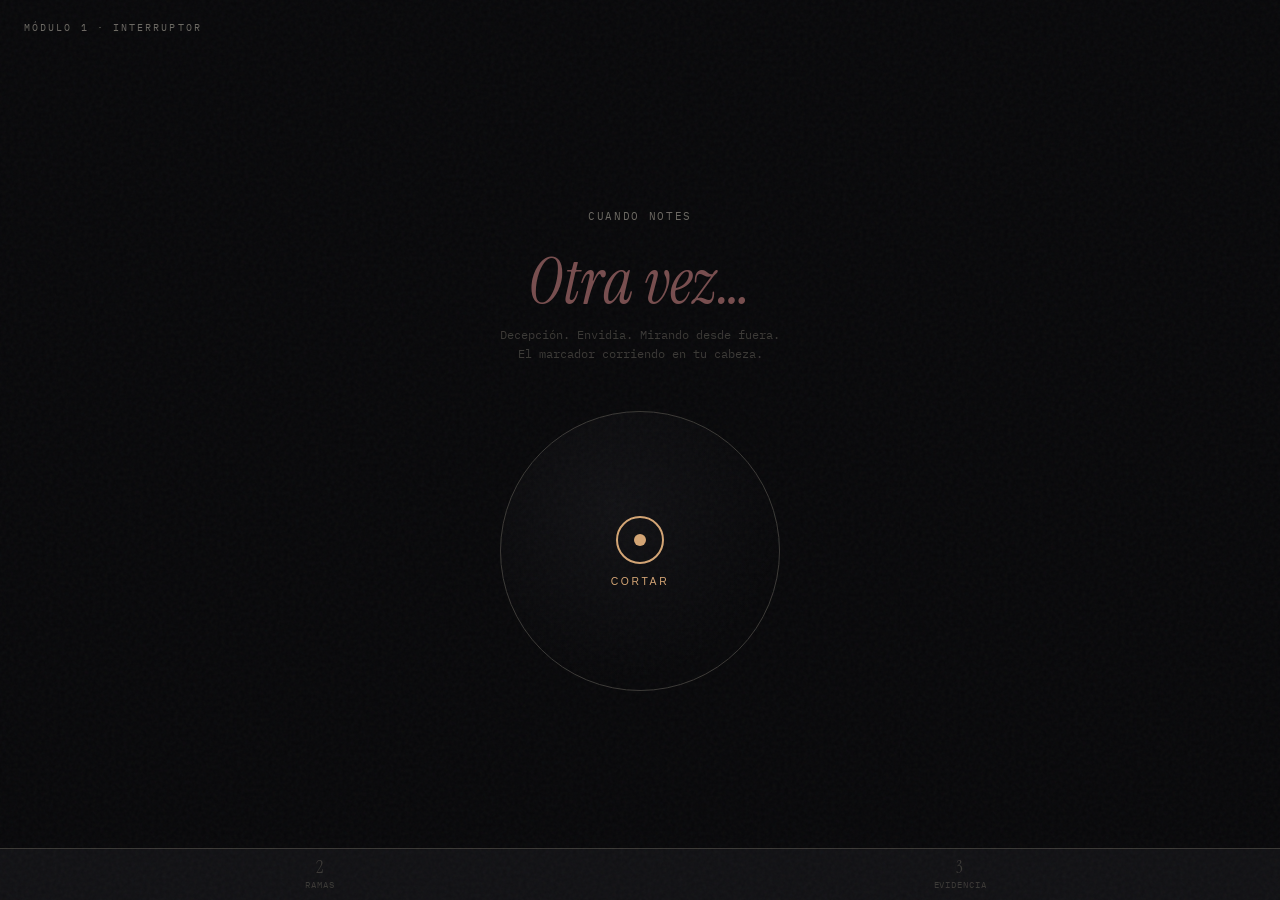
==== index.html @ 007b0de7 "Add Sistema Flujo personal modules for presence practice. Three interactive HTML modules: tactical i" ====
<!DOCTYPE html>
<html lang="es">
<head>
  <meta charset="UTF-8">
  <meta name="viewport" content="width=device-width, initial-scale=1.0, viewport-fit=cover, user-scalable=no">
  <meta name="apple-mobile-web-app-capable" content="yes">
  <meta name="theme-color" content="#08080a">
  <link rel="manifest" href="manifest.json">
  <title>Sistema Flujo · Módulo 1</title>
  <link rel="preconnect" href="https://fonts.googleapis.com">
  <link rel="preconnect" href="https://fonts.gstatic.com" crossorigin>
  <link href="https://fonts.googleapis.com/css2?family=IBM+Plex+Mono:wght@400;500&family=Instrument+Serif:ital@0;1&display=swap" rel="stylesheet">
  <style>
    :root {
      --bg: #08080a;
      --surface: #111114;
      --text: #e8e6e3;
      --muted: #6b6862;
      --dim: #3a3835;
      --accent: #d4a574;
      --accent-glow: rgba(212, 165, 116, 0.15);
      --old-belief: #8b5a5a;
      --cut: #c9c5be;
      --nav-h: 3.25rem;
    }

    * {
      box-sizing: border-box;
      margin: 0;
      padding: 0;
      -webkit-tap-highlight-color: transparent;
    }

    html, body {
      height: 100%;
      overflow: hidden;
    }

    body {
      font-family: 'IBM Plex Mono', monospace;
      background: var(--bg);
      color: var(--text);
      touch-action: manipulation;
    }

    .app {
      height: 100%;
      display: flex;
      flex-direction: column;
      position: relative;
      overflow: hidden;
    }

    .grain {
      position: fixed;
      inset: 0;
      pointer-events: none;
      opacity: 0.04;
      background-image: url("data:image/svg+xml,%3Csvg viewBox='0 0 256 256' xmlns='http://www.w3.org/2000/svg'%3E%3Cfilter id='n'%3E%3CfeTurbulence type='fractalNoise' baseFrequency='0.9' numOctaves='4' stitchTiles='stitch'/%3E%3C/filter%3E%3Crect width='100%25' height='100%25' filter='url(%23n)'/%3E%3C/svg%3E");
      z-index: 100;
    }

    .module-tag {
      position: absolute;
      top: max(1.25rem, env(safe-area-inset-top));
      left: 1.5rem;
      font-size: 0.65rem;
      letter-spacing: 0.2em;
      text-transform: uppercase;
      color: var(--muted);
      z-index: 10;
    }

    .bottom-nav {
      position: fixed;
      bottom: 0;
      left: 0;
      right: 0;
      height: calc(var(--nav-h) + env(safe-area-inset-bottom));
      padding-bottom: env(safe-area-inset-bottom);
      background: var(--surface);
      border-top: 1px solid var(--dim);
      display: flex;
      z-index: 30;
    }

    .nav-item {
      flex: 1;
      display: flex;
      flex-direction: column;
      align-items: center;
      justify-content: center;
      gap: 0.2rem;
      text-decoration: none;
      color: var(--dim);
      font-size: 0.55rem;
      letter-spacing: 0.1em;
      text-transform: uppercase;
      transition: color 0.2s;
    }

    .nav-item .nav-num {
      font-family: 'Instrument Serif', serif;
      font-size: 1.1rem;
      line-height: 1;
    }

    .nav-item.active { color: var(--accent); }
    .nav-item:hover { color: var(--muted); }

    /* ── IDLE STATE ── */
    .idle {
      flex: 1;
      display: flex;
      flex-direction: column;
      align-items: center;
      justify-content: center;
      padding: 2rem 1.5rem;
      transition: opacity 0.5s ease, transform 0.5s ease;
    }

    .idle.hidden {
      opacity: 0;
      pointer-events: none;
      transform: scale(0.96);
    }

    .trigger-label {
      font-size: 0.7rem;
      letter-spacing: 0.15em;
      text-transform: uppercase;
      color: var(--muted);
      margin-bottom: 1.5rem;
    }

    .trigger-word {
      font-family: 'Instrument Serif', serif;
      font-size: clamp(2.5rem, 10vw, 4rem);
      font-style: italic;
      color: var(--old-belief);
      line-height: 1.1;
      margin-bottom: 0.5rem;
      opacity: 0.85;
    }

    .trigger-sub {
      font-size: 0.75rem;
      color: var(--dim);
      margin-bottom: 3rem;
      text-align: center;
      max-width: 280px;
      line-height: 1.6;
    }

    .interruptor-btn {
      width: min(280px, 80vw);
      aspect-ratio: 1;
      border-radius: 50%;
      border: 1px solid var(--dim);
      background: radial-gradient(circle at 40% 35%, var(--surface) 0%, var(--bg) 70%);
      cursor: pointer;
      display: flex;
      flex-direction: column;
      align-items: center;
      justify-content: center;
      gap: 0.75rem;
      transition: border-color 0.3s, box-shadow 0.3s, transform 0.15s;
      position: relative;
    }

    .interruptor-btn::before {
      content: '';
      position: absolute;
      inset: -1px;
      border-radius: 50%;
      border: 1px solid transparent;
      transition: border-color 0.3s;
    }

    .interruptor-btn:active {
      transform: scale(0.97);
    }

    .interruptor-btn:hover,
    .interruptor-btn:focus-visible {
      border-color: var(--accent);
      box-shadow: 0 0 60px var(--accent-glow);
      outline: none;
    }

    .btn-ring {
      width: 48px;
      height: 48px;
      border: 2px solid var(--accent);
      border-radius: 50%;
      position: relative;
    }

    .btn-ring::after {
      content: '';
      position: absolute;
      top: 50%;
      left: 50%;
      width: 12px;
      height: 12px;
      background: var(--accent);
      border-radius: 50%;
      transform: translate(-50%, -50%);
    }

    .btn-text {
      font-size: 0.65rem;
      letter-spacing: 0.25em;
      text-transform: uppercase;
      color: var(--accent);
    }

    /* ── ACTIVE STATE ── */
    .active {
      position: absolute;
      inset: 0;
      display: flex;
      flex-direction: column;
      align-items: center;
      justify-content: center;
      padding: 2rem 1.5rem;
      opacity: 0;
      pointer-events: none;
      transition: opacity 0.6s ease 0.1s;
    }

    .active.visible {
      opacity: 1;
      pointer-events: auto;
    }

    .scoreboard {
      display: flex;
      align-items: flex-end;
      justify-content: center;
      gap: 2rem;
      margin-bottom: 2.5rem;
      position: relative;
    }

    .score-col {
      display: flex;
      flex-direction: column;
      align-items: center;
      gap: 0.5rem;
      transition: opacity 0.8s ease, transform 0.8s ease, filter 0.8s ease;
    }

    .score-col.them {
      transition-delay: 0.05s;
    }

    .score-col.you {
      transition-delay: 0.1s;
    }

    .scoreboard.cut .score-col {
      opacity: 0;
      transform: translateY(12px);
      filter: blur(4px);
    }

    .score-bar {
      width: 3px;
      background: var(--dim);
      border-radius: 2px;
      transition: height 0.6s ease, background 0.6s ease;
    }

    .score-col.them .score-bar { height: 72px; }
    .score-col.you .score-bar { height: 28px; }

    .score-label {
      font-size: 0.6rem;
      letter-spacing: 0.1em;
      color: var(--muted);
      text-transform: uppercase;
    }

    .cut-line {
      position: absolute;
      top: 50%;
      left: 10%;
      right: 10%;
      height: 1px;
      background: var(--cut);
      transform: scaleX(0);
      transition: transform 0.5s ease 0.3s;
    }

    .scoreboard.cut .cut-line {
      transform: scaleX(1);
    }

    .old-belief {
      font-size: 0.7rem;
      color: var(--old-belief);
      text-decoration: line-through;
      text-decoration-color: var(--old-belief);
      opacity: 0;
      margin-bottom: 1.5rem;
      text-align: center;
      max-width: 320px;
      line-height: 1.6;
      transition: opacity 0.5s ease 0.5s;
    }

    .active.visible .old-belief.show {
      opacity: 0.6;
    }

    .vital-objective {
      font-family: 'Instrument Serif', serif;
      font-size: clamp(1.6rem, 6vw, 2.4rem);
      line-height: 1.35;
      text-align: center;
      max-width: 360px;
      color: var(--text);
      opacity: 0;
      transform: translateY(16px);
      transition: opacity 0.7s ease 0.7s, transform 0.7s ease 0.7s;
    }

    .active.visible .vital-objective.show {
      opacity: 1;
      transform: translateY(0);
    }

    .vital-objective em {
      font-style: italic;
      color: var(--accent);
    }

    .anchor-note {
      position: absolute;
      bottom: calc(var(--nav-h) + 1.5rem + env(safe-area-inset-bottom));
      font-size: 0.6rem;
      letter-spacing: 0.12em;
      text-transform: uppercase;
      color: var(--dim);
      opacity: 0;
      transition: opacity 0.5s ease 1.2s;
    }

    .active.visible .anchor-note.show {
      opacity: 1;
    }

    .dismiss-hint {
      position: absolute;
      bottom: calc(var(--nav-h) + 0.5rem + env(safe-area-inset-bottom));
      font-size: 0.55rem;
      color: var(--dim);
      opacity: 0;
      transition: opacity 0.4s ease 1.5s;
    }

    .active.visible .dismiss-hint.show {
      opacity: 0.5;
    }

    @media (prefers-reduced-motion: reduce) {
      *, *::before, *::after {
        transition-duration: 0.01ms !important;
      }
    }
  </style>
</head>
<body>
  <div class="app" id="app">
    <div class="grain" aria-hidden="true"></div>
    <div class="module-tag">Módulo 1 · Interruptor</div>

    <section class="idle" id="idle" aria-label="Estado de espera">
      <p class="trigger-label">Cuando notes</p>
      <p class="trigger-word">Otra vez…</p>
      <p class="trigger-sub">Decepción. Envidia. Mirando desde fuera.<br>El marcador corriendo en tu cabeza.</p>

      <button class="interruptor-btn" id="activate" aria-label="Activar interruptor táctico">
        <div class="btn-ring" aria-hidden="true"></div>
        <span class="btn-text">Cortar</span>
      </button>
    </section>

    <section class="active" id="active" aria-label="Interruptor activo" hidden>
      <div class="scoreboard" id="scoreboard" aria-hidden="true">
        <div class="score-col them">
          <div class="score-bar"></div>
          <span class="score-label">Él</span>
        </div>
        <div class="cut-line"></div>
        <div class="score-col you">
          <div class="score-bar"></div>
          <span class="score-label">Tú</span>
        </div>
      </div>

      <p class="old-belief" id="oldBelief">Si no destaco, no valgo.</p>

      <p class="vital-objective" id="objective">
        Mi valor no depende de <em>ganar la comparación</em>.
      </p>

      <p class="anchor-note" id="anchorNote">No entres. No huyas. Solo deja de medir.</p>
      <p class="dismiss-hint" id="dismissHint">Toca para volver</p>
    </section>
  </div>

  <nav class="bottom-nav" aria-label="Módulos">
    <a class="nav-item active" href="index.html"><span class="nav-num">1</span>Interruptor</a>
    <a class="nav-item" href="modulo-2.html"><span class="nav-num">2</span>Ramas</a>
    <a class="nav-item" href="modulo-3.html"><span class="nav-num">3</span>Evidencia</a>
  </nav>

  <script>
    const idle = document.getElementById('idle');
    const active = document.getElementById('active');
    const activate = document.getElementById('activate');
    const scoreboard = document.getElementById('scoreboard');
    const oldBelief = document.getElementById('oldBelief');
    const objective = document.getElementById('objective');
    const anchorNote = document.getElementById('anchorNote');
    const dismissHint = document.getElementById('dismissHint');

    let isActive = false;

    function activateInterruptor() {
      if (isActive) return;
      isActive = true;

      idle.classList.add('hidden');
      active.hidden = false;

      requestAnimationFrame(() => {
        active.classList.add('visible');

        setTimeout(() => scoreboard.classList.add('cut'), 200);
        setTimeout(() => oldBelief.classList.add('show'), 400);
        setTimeout(() => objective.classList.add('show'), 600);
        setTimeout(() => {
          anchorNote.classList.add('show');
          dismissHint.classList.add('show');
        }, 900);
      });
    }

    function reset() {
      if (!isActive) return;
      isActive = false;

      active.classList.remove('visible');
      scoreboard.classList.remove('cut');
      oldBelief.classList.remove('show');
      objective.classList.remove('show');
      anchorNote.classList.remove('show');
      dismissHint.classList.remove('show');

      setTimeout(() => {
        active.hidden = true;
        idle.classList.remove('hidden');
      }, 500);
    }

    activate.addEventListener('click', activateInterruptor);
    active.addEventListener('click', reset);

    document.addEventListener('keydown', (e) => {
      if (e.code === 'Space' || e.code === 'Enter') {
        e.preventDefault();
        isActive ? reset() : activateInterruptor();
      }
    });
  </script>
</body>
</html>
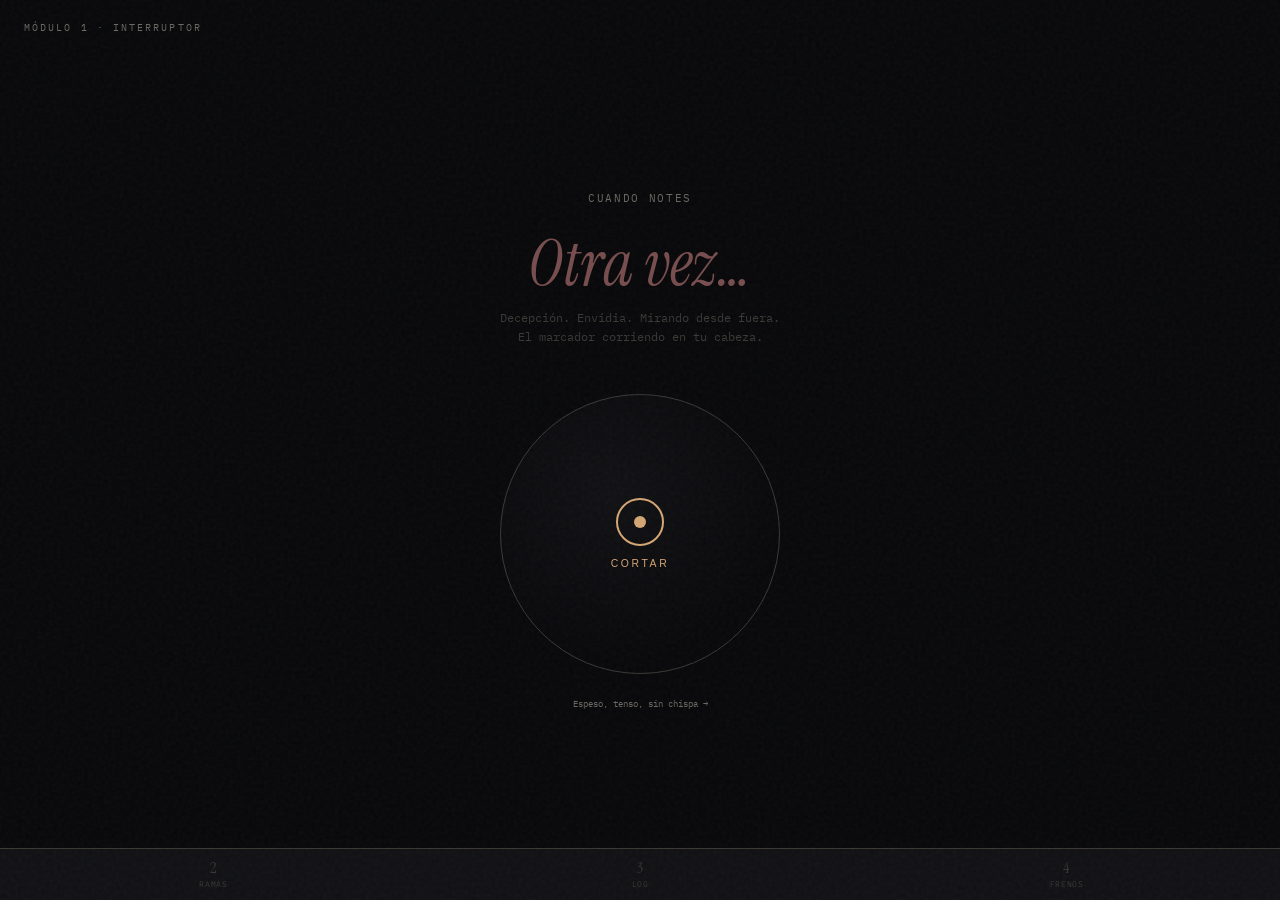
==== commit 38c1ea2a: "Add Module 4 for internal blockers and clarity interruptor mode. Identifies mental fog, tension, and" ====
--- a/index.html
+++ b/index.html
@@ -90,20 +90,48 @@
       flex-direction: column;
       align-items: center;
       justify-content: center;
-      gap: 0.2rem;
+      gap: 0.15rem;
       text-decoration: none;
       color: var(--dim);
-      font-size: 0.55rem;
-      letter-spacing: 0.1em;
+      font-size: 0.5rem;
+      letter-spacing: 0.08em;
       text-transform: uppercase;
       transition: color 0.2s;
     }
 
     .nav-item .nav-num {
       font-family: 'Instrument Serif', serif;
-      font-size: 1.1rem;
+      font-size: 1rem;
       line-height: 1;
     }
+
+    .scoreboard.hidden-mode {
+      display: none;
+    }
+
+    .vigilance-meter {
+      display: none;
+      width: min(200px, 70vw);
+      height: 6px;
+      background: var(--dim);
+      border-radius: 3px;
+      margin-bottom: 2.5rem;
+      overflow: hidden;
+    }
+
+    .vigilance-meter.show-mode { display: block; }
+
+    .vigilance-fill {
+      height: 100%;
+      background: var(--accent);
+      width: 0%;
+      border-radius: 3px;
+      transition: width 0.8s ease 0.2s;
+    }
+
+    .active.visible .vigilance-fill.cut { width: 0%; }
+
+    .active.visible .vigilance-fill.full { width: 92%; }
 
     .nav-item.active { color: var(--accent); }
     .nav-item:hover { color: var(--muted); }
@@ -378,13 +406,16 @@
 
     <section class="idle" id="idle" aria-label="Estado de espera">
       <p class="trigger-label">Cuando notes</p>
-      <p class="trigger-word">Otra vez…</p>
-      <p class="trigger-sub">Decepción. Envidia. Mirando desde fuera.<br>El marcador corriendo en tu cabeza.</p>
+      <p class="trigger-word" id="triggerWord">Otra vez…</p>
+      <p class="trigger-sub" id="triggerSub">Decepción. Envidia. Mirando desde fuera.<br>El marcador corriendo en tu cabeza.</p>
 
       <button class="interruptor-btn" id="activate" aria-label="Activar interruptor táctico">
         <div class="btn-ring" aria-hidden="true"></div>
-        <span class="btn-text">Cortar</span>
+        <span class="btn-text" id="btnText">Cortar</span>
       </button>
+      <p style="margin-top:1.5rem;font-size:0.55rem;color:var(--dim)">
+        <a href="modulo-4.html" style="color:var(--muted);text-decoration:none">Espeso, tenso, sin chispa →</a>
+      </p>
     </section>
 
     <section class="active" id="active" aria-label="Interruptor activo" hidden>
@@ -400,6 +431,10 @@
         </div>
       </div>
 
+      <div class="vigilance-meter" id="vigilanceMeter" aria-hidden="true">
+        <div class="vigilance-fill full" id="vigilanceFill"></div>
+      </div>
+
       <p class="old-belief" id="oldBelief">Si no destaco, no valgo.</p>
 
       <p class="vital-objective" id="objective">
@@ -412,20 +447,66 @@
   </div>
 
   <nav class="bottom-nav" aria-label="Módulos">
-    <a class="nav-item active" href="index.html"><span class="nav-num">1</span>Interruptor</a>
+    <a class="nav-item active" href="index.html"><span class="nav-num">1</span>Cortar</a>
     <a class="nav-item" href="modulo-2.html"><span class="nav-num">2</span>Ramas</a>
-    <a class="nav-item" href="modulo-3.html"><span class="nav-num">3</span>Evidencia</a>
+    <a class="nav-item" href="modulo-3.html"><span class="nav-num">3</span>Log</a>
+    <a class="nav-item" href="modulo-4.html"><span class="nav-num">4</span>Frenos</a>
   </nav>
 
   <script>
+    const MODES = {
+      comparacion: {
+        triggerWord: 'Otra vez…',
+        triggerSub: 'Decepción. Envidia. Mirando desde fuera.<br>El marcador corriendo en tu cabeza.',
+        btnText: 'Cortar',
+        oldBelief: 'Si no destaco, no valgo.',
+        objective: 'Mi valor no depende de <em>ganar la comparación</em>.',
+        anchor: 'No entres. No huyas. Solo deja de medir.',
+        useScoreboard: true
+      },
+      claridad: {
+        triggerWord: 'Demasiado ruido…',
+        triggerSub: 'Espeso. Tenso. Sin claridad.<br>La vigilancia corriendo sin objeto.',
+        btnText: 'Soltar',
+        oldBelief: 'Si no controlo, pierdo claridad.',
+        objective: 'Mi claridad no depende de <em>vigilar esto ahora</em>.',
+        anchor: 'No resuelvas. No analices. Suelta la vigilancia.',
+        useScoreboard: false
+      }
+    };
+
+    const params = new URLSearchParams(location.search);
+    const mode = params.get('modo') === 'claridad' ? 'claridad' : 'comparacion';
+    const config = MODES[mode];
+
     const idle = document.getElementById('idle');
     const active = document.getElementById('active');
     const activate = document.getElementById('activate');
     const scoreboard = document.getElementById('scoreboard');
+    const vigilanceMeter = document.getElementById('vigilanceMeter');
+    const vigilanceFill = document.getElementById('vigilanceFill');
     const oldBelief = document.getElementById('oldBelief');
     const objective = document.getElementById('objective');
     const anchorNote = document.getElementById('anchorNote');
     const dismissHint = document.getElementById('dismissHint');
+    const triggerWord = document.getElementById('triggerWord');
+    const triggerSub = document.getElementById('triggerSub');
+    const btnText = document.getElementById('btnText');
+
+    triggerWord.textContent = config.triggerWord;
+    triggerSub.innerHTML = config.triggerSub;
+    btnText.textContent = config.btnText;
+    oldBelief.textContent = config.oldBelief;
+    objective.innerHTML = config.objective;
+    anchorNote.textContent = config.anchor;
+
+    if (config.useScoreboard) {
+      scoreboard.classList.remove('hidden-mode');
+      vigilanceMeter.classList.remove('show-mode');
+    } else {
+      scoreboard.classList.add('hidden-mode');
+      vigilanceMeter.classList.add('show-mode');
+    }
 
     let isActive = false;
 
@@ -439,7 +520,16 @@
       requestAnimationFrame(() => {
         active.classList.add('visible');
 
-        setTimeout(() => scoreboard.classList.add('cut'), 200);
+        if (config.useScoreboard) {
+          setTimeout(() => scoreboard.classList.add('cut'), 200);
+        } else {
+          vigilanceFill.classList.remove('cut');
+          vigilanceFill.classList.add('full');
+          setTimeout(() => {
+            vigilanceFill.classList.remove('full');
+            vigilanceFill.classList.add('cut');
+          }, 200);
+        }
         setTimeout(() => oldBelief.classList.add('show'), 400);
         setTimeout(() => objective.classList.add('show'), 600);
         setTimeout(() => {
@@ -455,6 +545,8 @@
 
       active.classList.remove('visible');
       scoreboard.classList.remove('cut');
+      vigilanceFill.classList.remove('cut');
+      vigilanceFill.classList.add('full');
       oldBelief.classList.remove('show');
       objective.classList.remove('show');
       anchorNote.classList.remove('show');
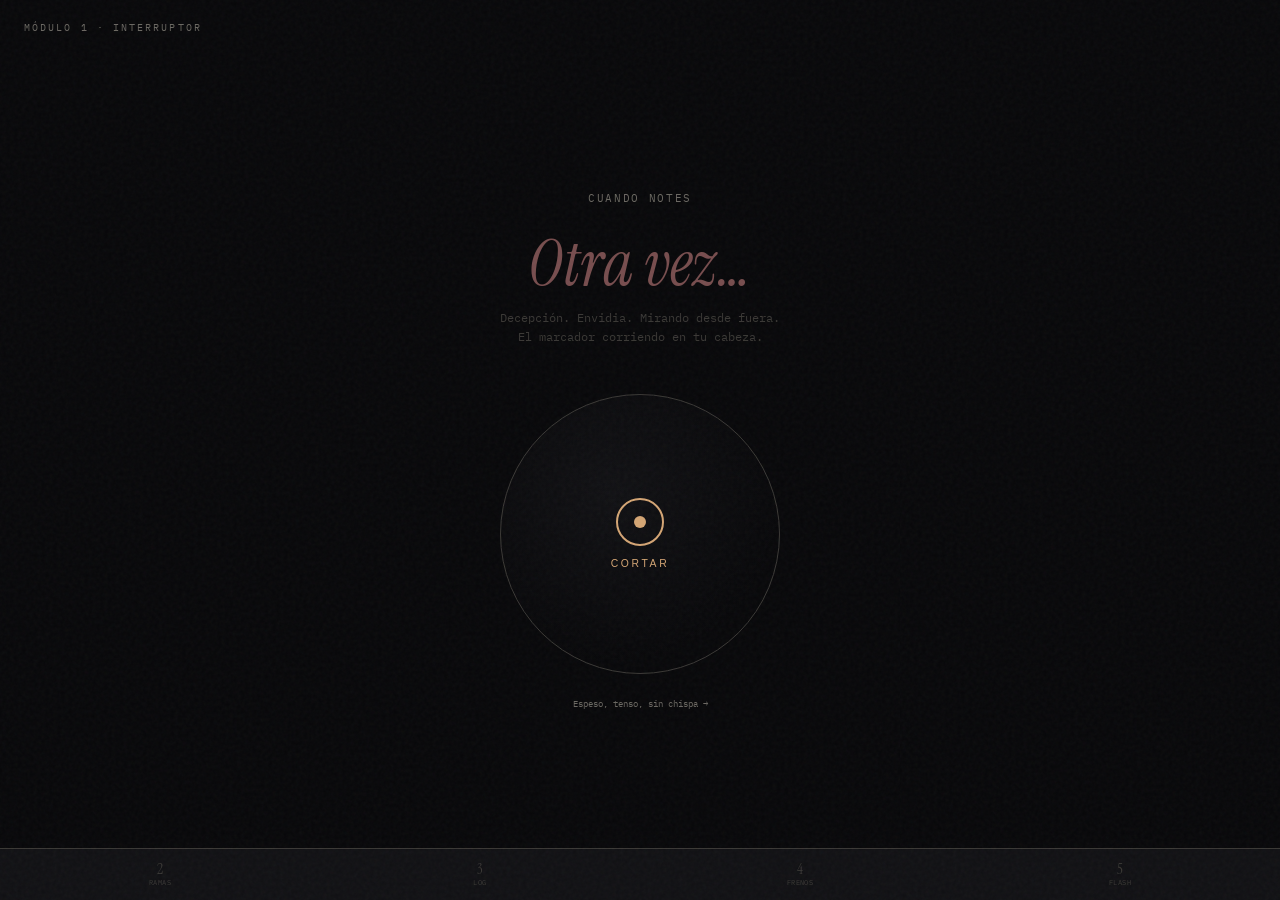
==== commit e49bcce1: "Add Module 5 flash interruptor for fear-of-losing moment Co-authored-by: Cursor <cursoragent@cursor." ====
--- a/index.html
+++ b/index.html
@@ -90,18 +90,18 @@
       flex-direction: column;
       align-items: center;
       justify-content: center;
-      gap: 0.15rem;
+      gap: 0.1rem;
       text-decoration: none;
       color: var(--dim);
-      font-size: 0.5rem;
-      letter-spacing: 0.08em;
+      font-size: 0.45rem;
+      letter-spacing: 0.06em;
       text-transform: uppercase;
       transition: color 0.2s;
     }
 
     .nav-item .nav-num {
       font-family: 'Instrument Serif', serif;
-      font-size: 1rem;
+      font-size: 0.95rem;
       line-height: 1;
     }
 
@@ -451,6 +451,7 @@
     <a class="nav-item" href="modulo-2.html"><span class="nav-num">2</span>Ramas</a>
     <a class="nav-item" href="modulo-3.html"><span class="nav-num">3</span>Log</a>
     <a class="nav-item" href="modulo-4.html"><span class="nav-num">4</span>Frenos</a>
+    <a class="nav-item" href="modulo-5.html"><span class="nav-num">5</span>Flash</a>
   </nav>
 
   <script>
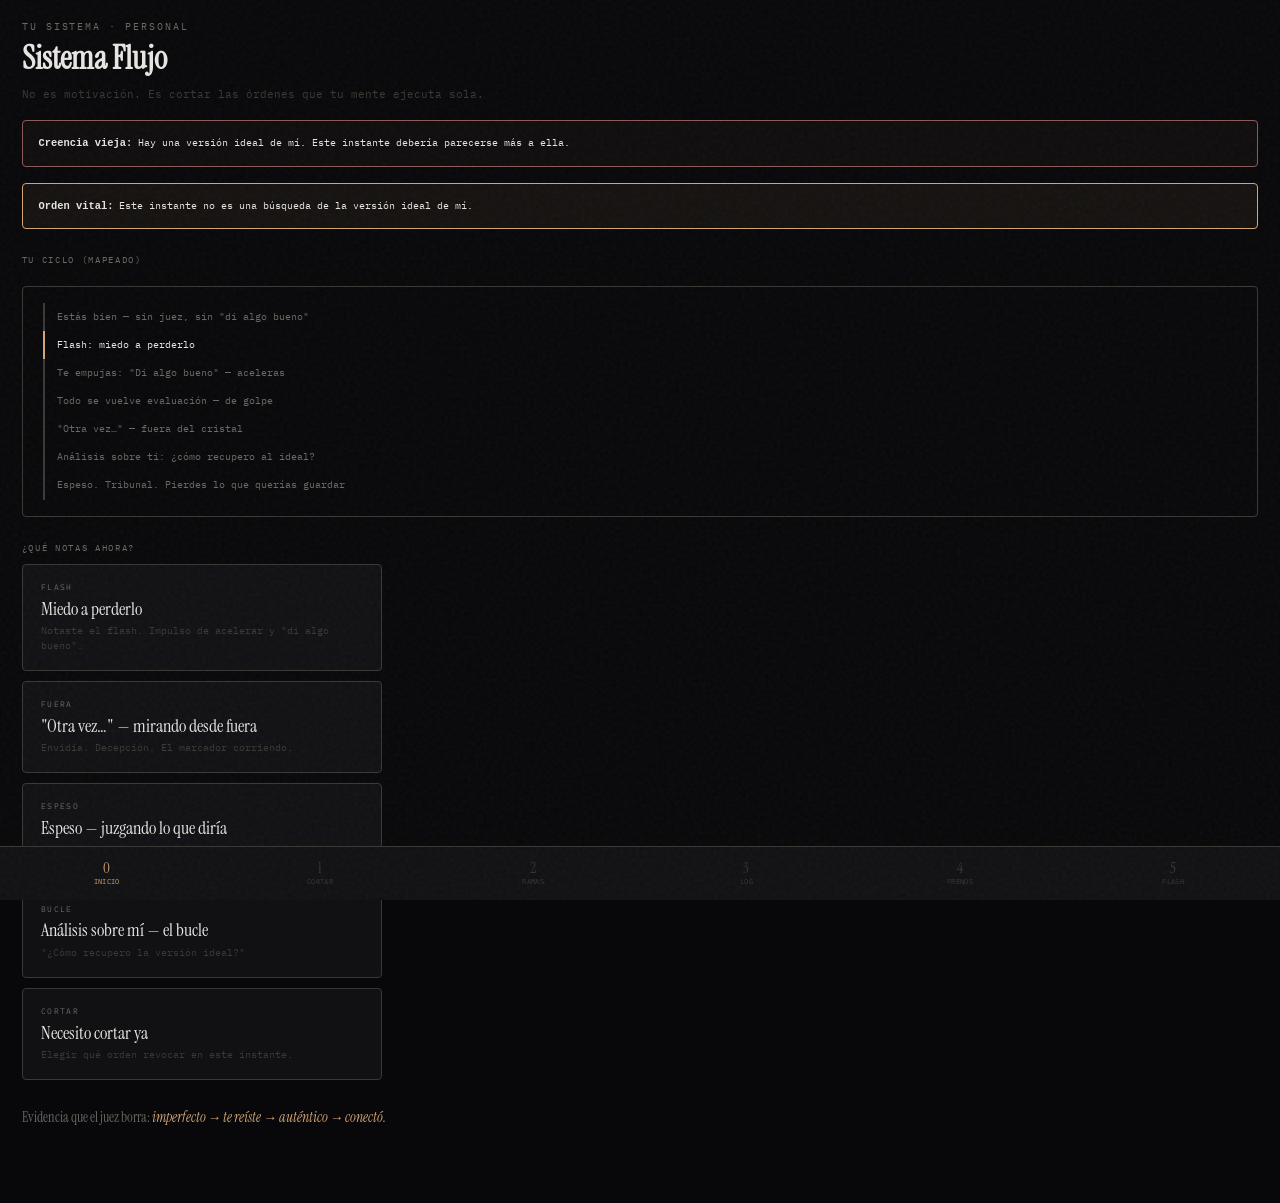
==== commit 1bcad285: "Rewrite all modules around personal cycle map and shared assets Co-authored-by: Cursor <cursoragent@" ====
--- a/index.html
+++ b/index.html
@@ -6,568 +6,69 @@
   <meta name="apple-mobile-web-app-capable" content="yes">
   <meta name="theme-color" content="#08080a">
   <link rel="manifest" href="manifest.json">
-  <title>Sistema Flujo · Módulo 1</title>
+  <title>Sistema Flujo</title>
   <link rel="preconnect" href="https://fonts.googleapis.com">
   <link rel="preconnect" href="https://fonts.gstatic.com" crossorigin>
   <link href="https://fonts.googleapis.com/css2?family=IBM+Plex+Mono:wght@400;500&family=Instrument+Serif:ital@0;1&display=swap" rel="stylesheet">
+  <link rel="stylesheet" href="assets/sistema.css">
   <style>
-    :root {
-      --bg: #08080a;
-      --surface: #111114;
-      --text: #e8e6e3;
-      --muted: #6b6862;
-      --dim: #3a3835;
-      --accent: #d4a574;
-      --accent-glow: rgba(212, 165, 116, 0.15);
-      --old-belief: #8b5a5a;
-      --cut: #c9c5be;
-      --nav-h: 3.25rem;
+    .hero-quote {
+      font-family: 'Instrument Serif', serif;
+      font-size: 1.05rem;
+      line-height: 1.45;
+      margin: 1rem 0 0.25rem;
+      color: var(--text);
     }
-
-    * {
-      box-sizing: border-box;
-      margin: 0;
-      padding: 0;
-      -webkit-tap-highlight-color: transparent;
-    }
-
-    html, body {
-      height: 100%;
-      overflow: hidden;
-    }
-
-    body {
-      font-family: 'IBM Plex Mono', monospace;
-      background: var(--bg);
-      color: var(--text);
-      touch-action: manipulation;
-    }
-
-    .app {
-      height: 100%;
-      display: flex;
-      flex-direction: column;
-      position: relative;
-      overflow: hidden;
-    }
-
-    .grain {
-      position: fixed;
-      inset: 0;
-      pointer-events: none;
-      opacity: 0.04;
-      background-image: url("data:image/svg+xml,%3Csvg viewBox='0 0 256 256' xmlns='http://www.w3.org/2000/svg'%3E%3Cfilter id='n'%3E%3CfeTurbulence type='fractalNoise' baseFrequency='0.9' numOctaves='4' stitchTiles='stitch'/%3E%3C/filter%3E%3Crect width='100%25' height='100%25' filter='url(%23n)'/%3E%3C/svg%3E");
-      z-index: 100;
-    }
-
-    .module-tag {
-      position: absolute;
-      top: max(1.25rem, env(safe-area-inset-top));
-      left: 1.5rem;
-      font-size: 0.65rem;
-      letter-spacing: 0.2em;
+    .section-label {
+      font-size: 0.58rem;
+      letter-spacing: 0.18em;
       text-transform: uppercase;
       color: var(--muted);
-      z-index: 10;
-    }
-
-    .bottom-nav {
-      position: fixed;
-      bottom: 0;
-      left: 0;
-      right: 0;
-      height: calc(var(--nav-h) + env(safe-area-inset-bottom));
-      padding-bottom: env(safe-area-inset-bottom);
-      background: var(--surface);
-      border-top: 1px solid var(--dim);
-      display: flex;
-      z-index: 30;
-    }
-
-    .nav-item {
-      flex: 1;
-      display: flex;
-      flex-direction: column;
-      align-items: center;
-      justify-content: center;
-      gap: 0.1rem;
-      text-decoration: none;
-      color: var(--dim);
-      font-size: 0.45rem;
-      letter-spacing: 0.06em;
-      text-transform: uppercase;
-      transition: color 0.2s;
-    }
-
-    .nav-item .nav-num {
-      font-family: 'Instrument Serif', serif;
-      font-size: 0.95rem;
-      line-height: 1;
-    }
-
-    .scoreboard.hidden-mode {
-      display: none;
-    }
-
-    .vigilance-meter {
-      display: none;
-      width: min(200px, 70vw);
-      height: 6px;
-      background: var(--dim);
-      border-radius: 3px;
-      margin-bottom: 2.5rem;
-      overflow: hidden;
-    }
-
-    .vigilance-meter.show-mode { display: block; }
-
-    .vigilance-fill {
-      height: 100%;
-      background: var(--accent);
-      width: 0%;
-      border-radius: 3px;
-      transition: width 0.8s ease 0.2s;
-    }
-
-    .active.visible .vigilance-fill.cut { width: 0%; }
-
-    .active.visible .vigilance-fill.full { width: 92%; }
-
-    .nav-item.active { color: var(--accent); }
-    .nav-item:hover { color: var(--muted); }
-
-    /* ── IDLE STATE ── */
-    .idle {
-      flex: 1;
-      display: flex;
-      flex-direction: column;
-      align-items: center;
-      justify-content: center;
-      padding: 2rem 1.5rem;
-      transition: opacity 0.5s ease, transform 0.5s ease;
-    }
-
-    .idle.hidden {
-      opacity: 0;
-      pointer-events: none;
-      transform: scale(0.96);
-    }
-
-    .trigger-label {
-      font-size: 0.7rem;
-      letter-spacing: 0.15em;
-      text-transform: uppercase;
-      color: var(--muted);
-      margin-bottom: 1.5rem;
-    }
-
-    .trigger-word {
-      font-family: 'Instrument Serif', serif;
-      font-size: clamp(2.5rem, 10vw, 4rem);
-      font-style: italic;
-      color: var(--old-belief);
-      line-height: 1.1;
-      margin-bottom: 0.5rem;
-      opacity: 0.85;
-    }
-
-    .trigger-sub {
-      font-size: 0.75rem;
-      color: var(--dim);
-      margin-bottom: 3rem;
-      text-align: center;
-      max-width: 280px;
-      line-height: 1.6;
-    }
-
-    .interruptor-btn {
-      width: min(280px, 80vw);
-      aspect-ratio: 1;
-      border-radius: 50%;
-      border: 1px solid var(--dim);
-      background: radial-gradient(circle at 40% 35%, var(--surface) 0%, var(--bg) 70%);
-      cursor: pointer;
-      display: flex;
-      flex-direction: column;
-      align-items: center;
-      justify-content: center;
-      gap: 0.75rem;
-      transition: border-color 0.3s, box-shadow 0.3s, transform 0.15s;
-      position: relative;
-    }
-
-    .interruptor-btn::before {
-      content: '';
-      position: absolute;
-      inset: -1px;
-      border-radius: 50%;
-      border: 1px solid transparent;
-      transition: border-color 0.3s;
-    }
-
-    .interruptor-btn:active {
-      transform: scale(0.97);
-    }
-
-    .interruptor-btn:hover,
-    .interruptor-btn:focus-visible {
-      border-color: var(--accent);
-      box-shadow: 0 0 60px var(--accent-glow);
-      outline: none;
-    }
-
-    .btn-ring {
-      width: 48px;
-      height: 48px;
-      border: 2px solid var(--accent);
-      border-radius: 50%;
-      position: relative;
-    }
-
-    .btn-ring::after {
-      content: '';
-      position: absolute;
-      top: 50%;
-      left: 50%;
-      width: 12px;
-      height: 12px;
-      background: var(--accent);
-      border-radius: 50%;
-      transform: translate(-50%, -50%);
-    }
-
-    .btn-text {
-      font-size: 0.65rem;
-      letter-spacing: 0.25em;
-      text-transform: uppercase;
-      color: var(--accent);
-    }
-
-    /* ── ACTIVE STATE ── */
-    .active {
-      position: absolute;
-      inset: 0;
-      display: flex;
-      flex-direction: column;
-      align-items: center;
-      justify-content: center;
-      padding: 2rem 1.5rem;
-      opacity: 0;
-      pointer-events: none;
-      transition: opacity 0.6s ease 0.1s;
-    }
-
-    .active.visible {
-      opacity: 1;
-      pointer-events: auto;
-    }
-
-    .scoreboard {
-      display: flex;
-      align-items: flex-end;
-      justify-content: center;
-      gap: 2rem;
-      margin-bottom: 2.5rem;
-      position: relative;
-    }
-
-    .score-col {
-      display: flex;
-      flex-direction: column;
-      align-items: center;
-      gap: 0.5rem;
-      transition: opacity 0.8s ease, transform 0.8s ease, filter 0.8s ease;
-    }
-
-    .score-col.them {
-      transition-delay: 0.05s;
-    }
-
-    .score-col.you {
-      transition-delay: 0.1s;
-    }
-
-    .scoreboard.cut .score-col {
-      opacity: 0;
-      transform: translateY(12px);
-      filter: blur(4px);
-    }
-
-    .score-bar {
-      width: 3px;
-      background: var(--dim);
-      border-radius: 2px;
-      transition: height 0.6s ease, background 0.6s ease;
-    }
-
-    .score-col.them .score-bar { height: 72px; }
-    .score-col.you .score-bar { height: 28px; }
-
-    .score-label {
-      font-size: 0.6rem;
-      letter-spacing: 0.1em;
-      color: var(--muted);
-      text-transform: uppercase;
-    }
-
-    .cut-line {
-      position: absolute;
-      top: 50%;
-      left: 10%;
-      right: 10%;
-      height: 1px;
-      background: var(--cut);
-      transform: scaleX(0);
-      transition: transform 0.5s ease 0.3s;
-    }
-
-    .scoreboard.cut .cut-line {
-      transform: scaleX(1);
-    }
-
-    .old-belief {
-      font-size: 0.7rem;
-      color: var(--old-belief);
-      text-decoration: line-through;
-      text-decoration-color: var(--old-belief);
-      opacity: 0;
-      margin-bottom: 1.5rem;
-      text-align: center;
-      max-width: 320px;
-      line-height: 1.6;
-      transition: opacity 0.5s ease 0.5s;
-    }
-
-    .active.visible .old-belief.show {
-      opacity: 0.6;
-    }
-
-    .vital-objective {
-      font-family: 'Instrument Serif', serif;
-      font-size: clamp(1.6rem, 6vw, 2.4rem);
-      line-height: 1.35;
-      text-align: center;
-      max-width: 360px;
-      color: var(--text);
-      opacity: 0;
-      transform: translateY(16px);
-      transition: opacity 0.7s ease 0.7s, transform 0.7s ease 0.7s;
-    }
-
-    .active.visible .vital-objective.show {
-      opacity: 1;
-      transform: translateY(0);
-    }
-
-    .vital-objective em {
-      font-style: italic;
-      color: var(--accent);
-    }
-
-    .anchor-note {
-      position: absolute;
-      bottom: calc(var(--nav-h) + 1.5rem + env(safe-area-inset-bottom));
-      font-size: 0.6rem;
-      letter-spacing: 0.12em;
-      text-transform: uppercase;
-      color: var(--dim);
-      opacity: 0;
-      transition: opacity 0.5s ease 1.2s;
-    }
-
-    .active.visible .anchor-note.show {
-      opacity: 1;
-    }
-
-    .dismiss-hint {
-      position: absolute;
-      bottom: calc(var(--nav-h) + 0.5rem + env(safe-area-inset-bottom));
-      font-size: 0.55rem;
-      color: var(--dim);
-      opacity: 0;
-      transition: opacity 0.4s ease 1.5s;
-    }
-
-    .active.visible .dismiss-hint.show {
-      opacity: 0.5;
-    }
-
-    @media (prefers-reduced-motion: reduce) {
-      *, *::before, *::after {
-        transition-duration: 0.01ms !important;
-      }
+      margin: 1.5rem 0 0.65rem;
     }
   </style>
 </head>
-<body>
-  <div class="app" id="app">
-    <div class="grain" aria-hidden="true"></div>
-    <div class="module-tag">Módulo 1 · Interruptor</div>
+<body class="scroll">
+  <div class="grain" aria-hidden="true"></div>
+  <div class="app">
+    <main class="page">
+      <p class="module-tag">Tu sistema · Personal</p>
+      <h1 class="page-title">Sistema Flujo</h1>
+      <p class="page-sub wide">No es motivación. Es cortar las órdenes que tu mente ejecuta sola.</p>
 
-    <section class="idle" id="idle" aria-label="Estado de espera">
-      <p class="trigger-label">Cuando notes</p>
-      <p class="trigger-word" id="triggerWord">Otra vez…</p>
-      <p class="trigger-sub" id="triggerSub">Decepción. Envidia. Mirando desde fuera.<br>El marcador corriendo en tu cabeza.</p>
+      <div class="nuclear" id="nuclearOld"></div>
+      <div class="nuclear nuclear-new" id="nuclearNew"></div>
 
-      <button class="interruptor-btn" id="activate" aria-label="Activar interruptor táctico">
-        <div class="btn-ring" aria-hidden="true"></div>
-        <span class="btn-text" id="btnText">Cortar</span>
-      </button>
-      <p style="margin-top:1.5rem;font-size:0.55rem;color:var(--dim)">
-        <a href="modulo-4.html" style="color:var(--muted);text-decoration:none">Espeso, tenso, sin chispa →</a>
+      <p class="section-label">Tu ciclo (mapeado)</p>
+      <div class="cycle-box" id="cycleBox"></div>
+
+      <p class="section-label">¿Qué notas ahora?</p>
+      <div class="stack" id="router"></div>
+
+      <p class="hero-quote" style="margin-top:1.75rem;font-size:0.85rem;color:var(--muted)">
+        Evidencia que el juez borra: <span class="accent italic">imperfecto → te reíste → auténtico → conectó.</span>
       </p>
-    </section>
-
-    <section class="active" id="active" aria-label="Interruptor activo" hidden>
-      <div class="scoreboard" id="scoreboard" aria-hidden="true">
-        <div class="score-col them">
-          <div class="score-bar"></div>
-          <span class="score-label">Él</span>
-        </div>
-        <div class="cut-line"></div>
-        <div class="score-col you">
-          <div class="score-bar"></div>
-          <span class="score-label">Tú</span>
-        </div>
-      </div>
-
-      <div class="vigilance-meter" id="vigilanceMeter" aria-hidden="true">
-        <div class="vigilance-fill full" id="vigilanceFill"></div>
-      </div>
-
-      <p class="old-belief" id="oldBelief">Si no destaco, no valgo.</p>
-
-      <p class="vital-objective" id="objective">
-        Mi valor no depende de <em>ganar la comparación</em>.
-      </p>
-
-      <p class="anchor-note" id="anchorNote">No entres. No huyas. Solo deja de medir.</p>
-      <p class="dismiss-hint" id="dismissHint">Toca para volver</p>
-    </section>
+    </main>
   </div>
 
-  <nav class="bottom-nav" aria-label="Módulos">
-    <a class="nav-item active" href="index.html"><span class="nav-num">1</span>Cortar</a>
-    <a class="nav-item" href="modulo-2.html"><span class="nav-num">2</span>Ramas</a>
-    <a class="nav-item" href="modulo-3.html"><span class="nav-num">3</span>Log</a>
-    <a class="nav-item" href="modulo-4.html"><span class="nav-num">4</span>Frenos</a>
-    <a class="nav-item" href="modulo-5.html"><span class="nav-num">5</span>Flash</a>
-  </nav>
+  <script src="assets/mapa.js"></script>
+  <script>
+    document.getElementById('nuclearOld').innerHTML = '<strong>Creencia vieja:</strong> ' + MAPA.nuclear.vieja;
+    document.getElementById('nuclearNew').innerHTML = '<strong>Orden vital:</strong> ' + MAPA.nuclear.nueva;
 
-  <script>
-    const MODES = {
-      comparacion: {
-        triggerWord: 'Otra vez…',
-        triggerSub: 'Decepción. Envidia. Mirando desde fuera.<br>El marcador corriendo en tu cabeza.',
-        btnText: 'Cortar',
-        oldBelief: 'Si no destaco, no valgo.',
-        objective: 'Mi valor no depende de <em>ganar la comparación</em>.',
-        anchor: 'No entres. No huyas. Solo deja de medir.',
-        useScoreboard: true
-      },
-      claridad: {
-        triggerWord: 'Demasiado ruido…',
-        triggerSub: 'Espeso. Tenso. Sin claridad.<br>La vigilancia corriendo sin objeto.',
-        btnText: 'Soltar',
-        oldBelief: 'Si no controlo, pierdo claridad.',
-        objective: 'Mi claridad no depende de <em>vigilar esto ahora</em>.',
-        anchor: 'No resuelvas. No analices. Suelta la vigilancia.',
-        useScoreboard: false
-      }
-    };
+    document.getElementById('cycleBox').innerHTML = MAPA.ciclo.map(s =>
+      `<div class="cycle-step${s.hi ? ' highlight' : ''}">${s.t}</div>`
+    ).join('');
 
-    const params = new URLSearchParams(location.search);
-    const mode = params.get('modo') === 'claridad' ? 'claridad' : 'comparacion';
-    const config = MODES[mode];
+    document.getElementById('router').innerHTML = MAPA.router.map(r => `
+      <a class="card" href="${r.href}">
+        <div class="card-id">${r.id}</div>
+        <div class="card-label">${r.label}</div>
+        <div class="card-hint">${r.hint}</div>
+      </a>
+    `).join('');
 
-    const idle = document.getElementById('idle');
-    const active = document.getElementById('active');
-    const activate = document.getElementById('activate');
-    const scoreboard = document.getElementById('scoreboard');
-    const vigilanceMeter = document.getElementById('vigilanceMeter');
-    const vigilanceFill = document.getElementById('vigilanceFill');
-    const oldBelief = document.getElementById('oldBelief');
-    const objective = document.getElementById('objective');
-    const anchorNote = document.getElementById('anchorNote');
-    const dismissHint = document.getElementById('dismissHint');
-    const triggerWord = document.getElementById('triggerWord');
-    const triggerSub = document.getElementById('triggerSub');
-    const btnText = document.getElementById('btnText');
-
-    triggerWord.textContent = config.triggerWord;
-    triggerSub.innerHTML = config.triggerSub;
-    btnText.textContent = config.btnText;
-    oldBelief.textContent = config.oldBelief;
-    objective.innerHTML = config.objective;
-    anchorNote.textContent = config.anchor;
-
-    if (config.useScoreboard) {
-      scoreboard.classList.remove('hidden-mode');
-      vigilanceMeter.classList.remove('show-mode');
-    } else {
-      scoreboard.classList.add('hidden-mode');
-      vigilanceMeter.classList.add('show-mode');
-    }
-
-    let isActive = false;
-
-    function activateInterruptor() {
-      if (isActive) return;
-      isActive = true;
-
-      idle.classList.add('hidden');
-      active.hidden = false;
-
-      requestAnimationFrame(() => {
-        active.classList.add('visible');
-
-        if (config.useScoreboard) {
-          setTimeout(() => scoreboard.classList.add('cut'), 200);
-        } else {
-          vigilanceFill.classList.remove('cut');
-          vigilanceFill.classList.add('full');
-          setTimeout(() => {
-            vigilanceFill.classList.remove('full');
-            vigilanceFill.classList.add('cut');
-          }, 200);
-        }
-        setTimeout(() => oldBelief.classList.add('show'), 400);
-        setTimeout(() => objective.classList.add('show'), 600);
-        setTimeout(() => {
-          anchorNote.classList.add('show');
-          dismissHint.classList.add('show');
-        }, 900);
-      });
-    }
-
-    function reset() {
-      if (!isActive) return;
-      isActive = false;
-
-      active.classList.remove('visible');
-      scoreboard.classList.remove('cut');
-      vigilanceFill.classList.remove('cut');
-      vigilanceFill.classList.add('full');
-      oldBelief.classList.remove('show');
-      objective.classList.remove('show');
-      anchorNote.classList.remove('show');
-      dismissHint.classList.remove('show');
-
-      setTimeout(() => {
-        active.hidden = true;
-        idle.classList.remove('hidden');
-      }, 500);
-    }
-
-    activate.addEventListener('click', activateInterruptor);
-    active.addEventListener('click', reset);
-
-    document.addEventListener('keydown', (e) => {
-      if (e.code === 'Space' || e.code === 'Enter') {
-        e.preventDefault();
-        isActive ? reset() : activateInterruptor();
-      }
-    });
+    SISTEMA.injectNav('index.html');
   </script>
 </body>
 </html>
--- a/assets/sistema.css
+++ b/assets/sistema.css
@@ -0,0 +1,354 @@
+:root {
+  --bg: #08080a;
+  --surface: #111114;
+  --surface-2: #18181c;
+  --text: #e8e6e3;
+  --muted: #6b6862;
+  --dim: #3a3835;
+  --accent: #d4a574;
+  --accent-glow: rgba(212, 165, 116, 0.15);
+  --old: #8b5a5a;
+  --good: #6a8a6a;
+  --rama-a: #7a5c5c;
+  --rama-b: #6a6a5a;
+  --cut: #c9c5be;
+  --nav-h: 3.35rem;
+}
+
+*, *::before, *::after {
+  box-sizing: border-box;
+  margin: 0;
+  padding: 0;
+  -webkit-tap-highlight-color: transparent;
+}
+
+html, body {
+  height: 100%;
+}
+
+body {
+  font-family: 'IBM Plex Mono', monospace;
+  background: var(--bg);
+  color: var(--text);
+  touch-action: manipulation;
+}
+
+body.no-scroll { overflow: hidden; }
+body.scroll { overflow-x: hidden; overflow-y: auto; }
+
+.grain {
+  position: fixed;
+  inset: 0;
+  pointer-events: none;
+  opacity: 0.04;
+  background-image: url("data:image/svg+xml,%3Csvg viewBox='0 0 256 256' xmlns='http://www.w3.org/2000/svg'%3E%3Cfilter id='n'%3E%3CfeTurbulence type='fractalNoise' baseFrequency='0.9' numOctaves='4' stitchTiles='stitch'/%3E%3C/filter%3E%3Crect width='100%25' height='100%25' filter='url(%23n)'/%3E%3C/svg%3E");
+  z-index: 100;
+}
+
+.app {
+  min-height: 100%;
+  display: flex;
+  flex-direction: column;
+  position: relative;
+}
+
+.app.full { height: 100%; overflow: hidden; }
+
+.page {
+  flex: 1;
+  padding: max(1.25rem, env(safe-area-inset-top)) 1.35rem calc(var(--nav-h) + 1.25rem + env(safe-area-inset-bottom));
+}
+
+.page.center {
+  display: flex;
+  flex-direction: column;
+  align-items: center;
+  justify-content: center;
+}
+
+.module-tag {
+  font-size: 0.62rem;
+  letter-spacing: 0.2em;
+  text-transform: uppercase;
+  color: var(--muted);
+  margin-bottom: 0.4rem;
+}
+
+.page-title {
+  font-family: 'Instrument Serif', serif;
+  font-size: clamp(1.5rem, 5.5vw, 2rem);
+  line-height: 1.2;
+  margin-bottom: 0.5rem;
+}
+
+.page-sub {
+  font-size: 0.68rem;
+  color: var(--dim);
+  line-height: 1.65;
+  max-width: 340px;
+}
+
+.page-sub.wide { max-width: 100%; }
+
+.serif {
+  font-family: 'Instrument Serif', serif;
+}
+
+.italic { font-style: italic; }
+.accent { color: var(--accent); }
+.old { color: var(--old); }
+
+.card {
+  border: 1px solid var(--dim);
+  background: var(--surface);
+  border-radius: 4px;
+  padding: 1rem 1.15rem;
+  text-align: left;
+  width: 100%;
+  cursor: pointer;
+  font-family: inherit;
+  color: var(--text);
+  transition: border-color 0.2s, box-shadow 0.2s, transform 0.12s;
+  text-decoration: none;
+  display: block;
+}
+
+.card:active { transform: scale(0.985); }
+
+.card:hover, .card:focus-visible {
+  border-color: var(--accent);
+  box-shadow: 0 0 36px var(--accent-glow);
+  outline: none;
+}
+
+.card-id {
+  font-size: 0.52rem;
+  letter-spacing: 0.16em;
+  text-transform: uppercase;
+  color: var(--muted);
+  margin-bottom: 0.35rem;
+}
+
+.card-label {
+  font-family: 'Instrument Serif', serif;
+  font-size: 1.12rem;
+  margin-bottom: 0.25rem;
+  line-height: 1.25;
+}
+
+.card-hint {
+  font-size: 0.62rem;
+  color: var(--dim);
+  line-height: 1.5;
+}
+
+.stack { display: flex; flex-direction: column; gap: 0.65rem; width: 100%; max-width: 360px; }
+
+.btn-round {
+  width: min(260px, 78vw);
+  aspect-ratio: 1;
+  border-radius: 50%;
+  border: 1px solid var(--dim);
+  background: radial-gradient(circle at 40% 35%, var(--surface) 0%, var(--bg) 70%);
+  cursor: pointer;
+  display: flex;
+  flex-direction: column;
+  align-items: center;
+  justify-content: center;
+  gap: 0.6rem;
+  transition: border-color 0.3s, box-shadow 0.3s, transform 0.15s;
+  font-family: inherit;
+  color: var(--accent);
+}
+
+.btn-round:active { transform: scale(0.97); }
+.btn-round:hover, .btn-round:focus-visible {
+  border-color: var(--accent);
+  box-shadow: 0 0 60px var(--accent-glow);
+  outline: none;
+}
+
+.btn-round-label {
+  font-size: 0.6rem;
+  letter-spacing: 0.22em;
+  text-transform: uppercase;
+}
+
+.overlay-screen {
+  position: fixed;
+  inset: 0;
+  display: flex;
+  flex-direction: column;
+  align-items: center;
+  justify-content: center;
+  padding: 2rem 1.35rem calc(var(--nav-h) + 1.5rem + env(safe-area-inset-bottom));
+  opacity: 0;
+  pointer-events: none;
+  transition: opacity 0.45s ease;
+  z-index: 20;
+}
+
+.overlay-screen.visible { opacity: 1; pointer-events: auto; }
+
+.strike {
+  font-family: 'Instrument Serif', serif;
+  font-style: italic;
+  color: var(--old);
+  text-decoration: line-through;
+  text-align: center;
+  max-width: 320px;
+  line-height: 1.35;
+  opacity: 0;
+  transition: opacity 0.45s ease 0.15s;
+}
+
+.overlay-screen.visible .strike.show { opacity: 0.75; }
+
+.cut-text {
+  font-family: 'Instrument Serif', serif;
+  font-size: clamp(1.35rem, 5.5vw, 2rem);
+  line-height: 1.35;
+  text-align: center;
+  max-width: 340px;
+  opacity: 0;
+  transform: translateY(10px);
+  transition: opacity 0.55s ease 0.35s, transform 0.55s ease 0.35s;
+}
+
+.overlay-screen.visible .cut-text.show { opacity: 1; transform: translateY(0); }
+
+.anchor {
+  position: absolute;
+  bottom: calc(var(--nav-h) + 0.85rem + env(safe-area-inset-bottom));
+  font-size: 0.55rem;
+  letter-spacing: 0.1em;
+  text-transform: uppercase;
+  color: var(--dim);
+  text-align: center;
+  max-width: 280px;
+  line-height: 1.55;
+  opacity: 0;
+  transition: opacity 0.45s ease 0.65s;
+}
+
+.overlay-screen.visible .anchor.show { opacity: 1; }
+
+.dismiss {
+  position: absolute;
+  bottom: calc(var(--nav-h) + 0.2rem + env(safe-area-inset-bottom));
+  font-size: 0.5rem;
+  color: var(--dim);
+  opacity: 0;
+  transition: opacity 0.4s ease 0.8s;
+}
+
+.overlay-screen.visible .dismiss.show { opacity: 0.45; }
+
+.hidden-ui {
+  opacity: 0;
+  pointer-events: none;
+  transform: scale(0.97);
+  transition: opacity 0.35s ease, transform 0.35s ease;
+}
+
+.cycle-box {
+  border: 1px solid var(--dim);
+  border-radius: 4px;
+  padding: 1rem;
+  margin: 1.25rem 0;
+  font-size: 0.62rem;
+  line-height: 1.7;
+  color: var(--muted);
+}
+
+.cycle-box strong { color: var(--text); font-weight: 500; }
+
+.cycle-step {
+  padding: 0.35rem 0;
+  border-left: 2px solid var(--dim);
+  padding-left: 0.75rem;
+  margin-left: 0.25rem;
+}
+
+.cycle-step.highlight { border-left-color: var(--accent); color: var(--text); }
+
+.nuclear {
+  border: 1px solid var(--old);
+  background: rgba(139, 90, 90, 0.06);
+  border-radius: 4px;
+  padding: 0.85rem 1rem;
+  margin: 1rem 0;
+  font-size: 0.65rem;
+  line-height: 1.6;
+}
+
+.nuclear-new {
+  border-color: var(--accent);
+  background: rgba(212, 165, 116, 0.06);
+  margin-top: 0.5rem;
+}
+
+.bottom-nav {
+  position: fixed;
+  bottom: 0;
+  left: 0;
+  right: 0;
+  height: calc(var(--nav-h) + env(safe-area-inset-bottom));
+  padding-bottom: env(safe-area-inset-bottom);
+  background: var(--surface);
+  border-top: 1px solid var(--dim);
+  display: flex;
+  z-index: 40;
+}
+
+.nav-item {
+  flex: 1;
+  display: flex;
+  flex-direction: column;
+  align-items: center;
+  justify-content: center;
+  gap: 0.08rem;
+  text-decoration: none;
+  color: var(--dim);
+  font-size: 0.42rem;
+  letter-spacing: 0.05em;
+  text-transform: uppercase;
+  transition: color 0.2s;
+}
+
+.nav-item .nav-num {
+  font-family: 'Instrument Serif', serif;
+  font-size: 0.92rem;
+  line-height: 1;
+}
+
+.nav-item.active { color: var(--accent); }
+
+.link-btn {
+  display: inline-block;
+  padding: 0.7rem 1.25rem;
+  border: 1px solid var(--accent);
+  color: var(--accent);
+  text-decoration: none;
+  font-size: 0.6rem;
+  letter-spacing: 0.18em;
+  text-transform: uppercase;
+  transition: background 0.2s, color 0.2s;
+}
+
+.link-btn:hover { background: var(--accent); color: var(--bg); }
+
+.text-btn {
+  background: none;
+  border: none;
+  color: var(--dim);
+  font-family: inherit;
+  font-size: 0.52rem;
+  letter-spacing: 0.1em;
+  text-transform: uppercase;
+  cursor: pointer;
+}
+
+@media (prefers-reduced-motion: reduce) {
+  *, *::before, *::after { transition-duration: 0.01ms !important; }
+}
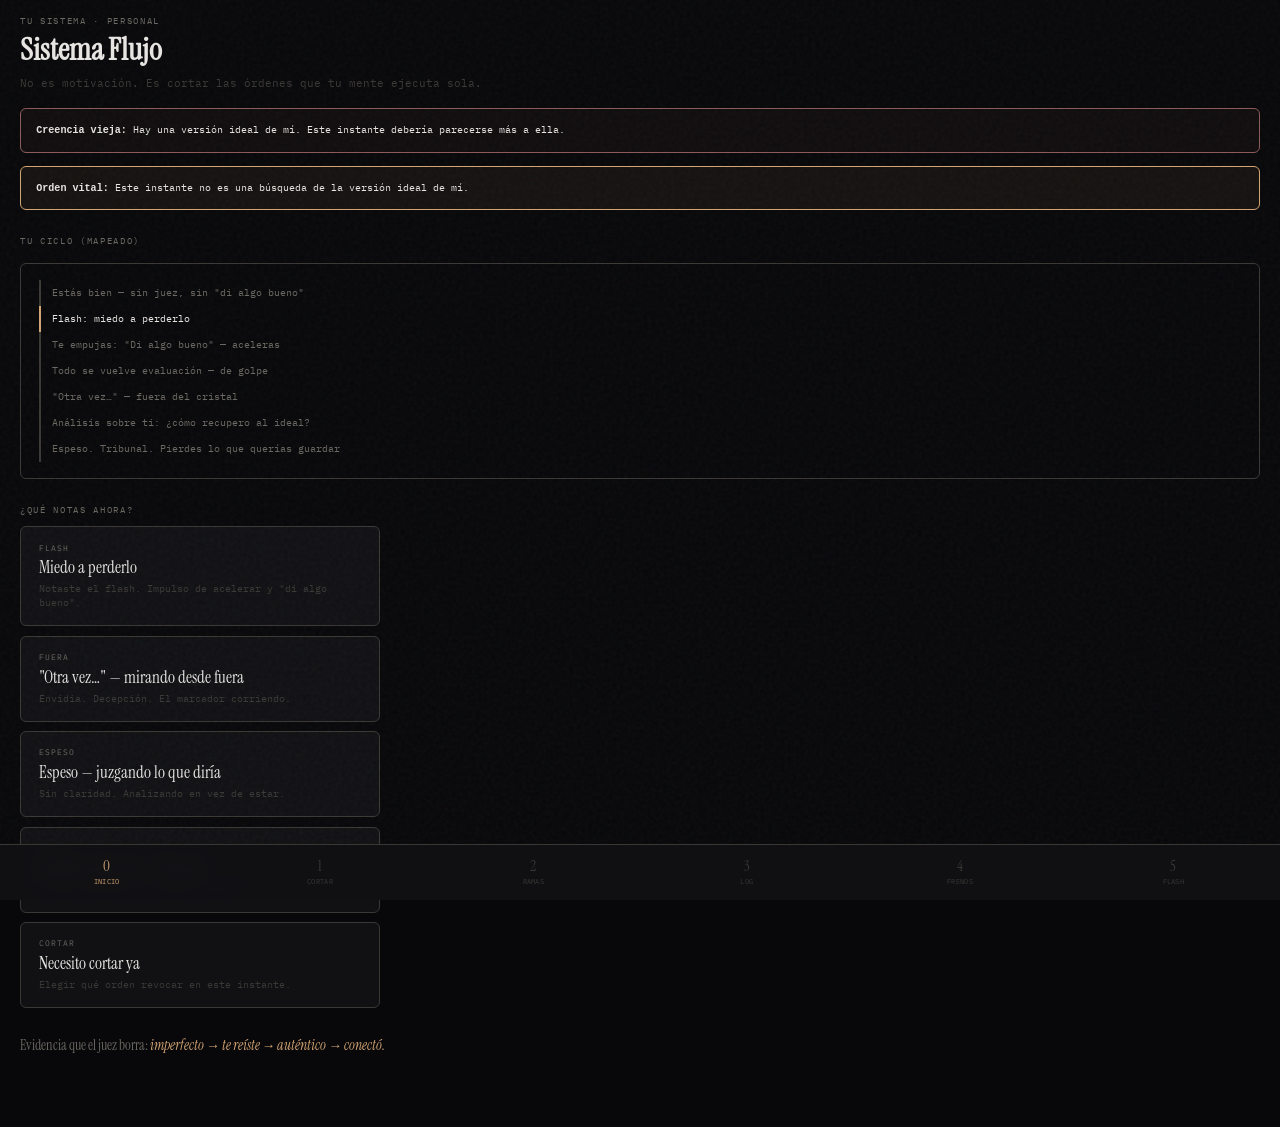
==== commit 19afc92b: "Fix cortar mobile: duplicate ids, z-index, scroll, touch handling Co-authored-by: Cursor <cursoragen" ====
--- a/index.html
+++ b/index.html
@@ -2,8 +2,10 @@
 <html lang="es">
 <head>
   <meta charset="UTF-8">
-  <meta name="viewport" content="width=device-width, initial-scale=1.0, viewport-fit=cover, user-scalable=no">
+  <meta name="viewport" content="width=device-width, initial-scale=1.0, maximum-scale=1.0, viewport-fit=cover, user-scalable=no">
+  <meta name="mobile-web-app-capable" content="yes">
   <meta name="apple-mobile-web-app-capable" content="yes">
+  <meta name="apple-mobile-web-app-status-bar-style" content="black-translucent">
   <meta name="theme-color" content="#08080a">
   <link rel="manifest" href="manifest.json">
   <title>Sistema Flujo</title>
--- a/assets/sistema.css
+++ b/assets/sistema.css
@@ -12,7 +12,9 @@
   --rama-a: #7a5c5c;
   --rama-b: #6a6a5a;
   --cut: #c9c5be;
-  --nav-h: 3.35rem;
+  --nav-h: 3.5rem;
+  --safe-top: env(safe-area-inset-top, 0px);
+  --safe-bottom: env(safe-area-inset-bottom, 0px);
 }
 
 *, *::before, *::after {
@@ -22,19 +24,33 @@
   -webkit-tap-highlight-color: transparent;
 }
 
-html, body {
+html {
   height: 100%;
+  height: 100dvh;
 }
 
 body {
+  min-height: 100%;
+  min-height: 100dvh;
   font-family: 'IBM Plex Mono', monospace;
   background: var(--bg);
   color: var(--text);
   touch-action: manipulation;
-}
-
-body.no-scroll { overflow: hidden; }
-body.scroll { overflow-x: hidden; overflow-y: auto; }
+  -webkit-font-smoothing: antialiased;
+  overscroll-behavior: none;
+}
+
+body.no-scroll {
+  overflow: hidden;
+  position: fixed;
+  width: 100%;
+  inset: 0;
+}
+
+body.scroll {
+  overflow-x: hidden;
+  overflow-y: auto;
+}
 
 .grain {
   position: fixed;
@@ -42,111 +58,144 @@
   pointer-events: none;
   opacity: 0.04;
   background-image: url("data:image/svg+xml,%3Csvg viewBox='0 0 256 256' xmlns='http://www.w3.org/2000/svg'%3E%3Cfilter id='n'%3E%3CfeTurbulence type='fractalNoise' baseFrequency='0.9' numOctaves='4' stitchTiles='stitch'/%3E%3C/filter%3E%3Crect width='100%25' height='100%25' filter='url(%23n)'/%3E%3C/svg%3E");
-  z-index: 100;
+  z-index: 1;
 }
 
 .app {
-  min-height: 100%;
-  display: flex;
-  flex-direction: column;
   position: relative;
-}
-
-.app.full { height: 100%; overflow: hidden; }
+  min-height: 100dvh;
+  display: flex;
+  flex-direction: column;
+}
+
+.app.full {
+  height: 100dvh;
+  overflow: hidden;
+}
 
 .page {
   flex: 1;
-  padding: max(1.25rem, env(safe-area-inset-top)) 1.35rem calc(var(--nav-h) + 1.25rem + env(safe-area-inset-bottom));
+  width: 100%;
+  padding:
+    calc(0.85rem + var(--safe-top))
+    1.25rem
+    calc(var(--nav-h) + 0.85rem + var(--safe-bottom));
 }
 
 .page.center {
   display: flex;
   flex-direction: column;
   align-items: center;
+}
+
+.page.center.justify {
   justify-content: center;
 }
 
+.page.scroll-y {
+  overflow-y: auto;
+  overflow-x: hidden;
+  -webkit-overflow-scrolling: touch;
+  overscroll-behavior: contain;
+}
+
 .module-tag {
-  font-size: 0.62rem;
-  letter-spacing: 0.2em;
+  font-size: 0.58rem;
+  letter-spacing: 0.18em;
   text-transform: uppercase;
   color: var(--muted);
-  margin-bottom: 0.4rem;
+  margin-bottom: 0.35rem;
+  align-self: flex-start;
+  width: 100%;
+  max-width: 360px;
 }
 
 .page-title {
   font-family: 'Instrument Serif', serif;
-  font-size: clamp(1.5rem, 5.5vw, 2rem);
-  line-height: 1.2;
-  margin-bottom: 0.5rem;
+  font-size: clamp(1.45rem, 5.2vw, 1.95rem);
+  line-height: 1.15;
+  margin-bottom: 0.45rem;
+  width: 100%;
+  max-width: 360px;
 }
 
 .page-sub {
-  font-size: 0.68rem;
+  font-size: 0.67rem;
   color: var(--dim);
-  line-height: 1.65;
-  max-width: 340px;
+  line-height: 1.6;
+  max-width: 360px;
+  width: 100%;
+  margin-bottom: 1rem;
 }
 
 .page-sub.wide { max-width: 100%; }
 
-.serif {
-  font-family: 'Instrument Serif', serif;
-}
-
+.serif { font-family: 'Instrument Serif', serif; }
 .italic { font-style: italic; }
 .accent { color: var(--accent); }
 .old { color: var(--old); }
 
+.stack {
+  display: flex;
+  flex-direction: column;
+  gap: 0.6rem;
+  width: 100%;
+  max-width: 360px;
+}
+
 .card {
   border: 1px solid var(--dim);
   background: var(--surface);
-  border-radius: 4px;
-  padding: 1rem 1.15rem;
+  border-radius: 6px;
+  padding: 0.95rem 1.1rem;
+  min-height: 72px;
   text-align: left;
   width: 100%;
   cursor: pointer;
   font-family: inherit;
   color: var(--text);
-  transition: border-color 0.2s, box-shadow 0.2s, transform 0.12s;
+  transition: border-color 0.2s, background 0.2s, transform 0.1s;
   text-decoration: none;
   display: block;
-}
-
-.card:active { transform: scale(0.985); }
-
-.card:hover, .card:focus-visible {
+  -webkit-user-select: none;
+  user-select: none;
+}
+
+.card:active {
+  transform: scale(0.98);
+  background: var(--surface-2);
+}
+
+.card:focus-visible {
   border-color: var(--accent);
-  box-shadow: 0 0 36px var(--accent-glow);
   outline: none;
+  box-shadow: 0 0 0 2px var(--accent-glow);
 }
 
 .card-id {
-  font-size: 0.52rem;
-  letter-spacing: 0.16em;
+  font-size: 0.5rem;
+  letter-spacing: 0.14em;
   text-transform: uppercase;
   color: var(--muted);
-  margin-bottom: 0.35rem;
+  margin-bottom: 0.3rem;
 }
 
 .card-label {
   font-family: 'Instrument Serif', serif;
-  font-size: 1.12rem;
-  margin-bottom: 0.25rem;
+  font-size: 1.08rem;
+  margin-bottom: 0.2rem;
   line-height: 1.25;
 }
 
 .card-hint {
-  font-size: 0.62rem;
+  font-size: 0.6rem;
   color: var(--dim);
-  line-height: 1.5;
-}
-
-.stack { display: flex; flex-direction: column; gap: 0.65rem; width: 100%; max-width: 360px; }
+  line-height: 1.45;
+}
 
 .btn-round {
-  width: min(260px, 78vw);
-  aspect-ratio: 1;
+  width: min(220px, 72vw);
+  height: min(220px, 72vw);
   border-radius: 50%;
   border: 1px solid var(--dim);
   background: radial-gradient(circle at 40% 35%, var(--surface) 0%, var(--bg) 70%);
@@ -155,188 +204,217 @@
   flex-direction: column;
   align-items: center;
   justify-content: center;
-  gap: 0.6rem;
-  transition: border-color 0.3s, box-shadow 0.3s, transform 0.15s;
+  gap: 0.5rem;
+  transition: border-color 0.25s, box-shadow 0.25s, transform 0.1s;
   font-family: inherit;
   color: var(--accent);
-}
-
-.btn-round:active { transform: scale(0.97); }
-.btn-round:hover, .btn-round:focus-visible {
+  flex-shrink: 0;
+}
+
+.btn-round:active {
+  transform: scale(0.96);
   border-color: var(--accent);
-  box-shadow: 0 0 60px var(--accent-glow);
-  outline: none;
 }
 
 .btn-round-label {
-  font-size: 0.6rem;
-  letter-spacing: 0.22em;
-  text-transform: uppercase;
-}
-
-.overlay-screen {
-  position: fixed;
+  font-size: 0.58rem;
+  letter-spacing: 0.2em;
+  text-transform: uppercase;
+  pointer-events: none;
+}
+
+.btn-round-ring {
+  width: 44px;
+  height: 44px;
+  border: 2px solid var(--accent);
+  border-radius: 50%;
+  position: relative;
+  pointer-events: none;
+}
+
+.btn-round-ring::after {
+  content: '';
+  position: absolute;
+  top: 50%;
+  left: 50%;
+  width: 10px;
+  height: 10px;
+  background: var(--accent);
+  border-radius: 50%;
+  transform: translate(-50%, -50%);
+}
+
+.screen {
+  position: absolute;
   inset: 0;
   display: flex;
   flex-direction: column;
-  align-items: center;
-  justify-content: center;
-  padding: 2rem 1.35rem calc(var(--nav-h) + 1.5rem + env(safe-area-inset-bottom));
   opacity: 0;
+  visibility: hidden;
   pointer-events: none;
-  transition: opacity 0.45s ease;
-  z-index: 20;
-}
-
-.overlay-screen.visible { opacity: 1; pointer-events: auto; }
+  transition: opacity 0.32s ease, visibility 0.32s;
+  z-index: 2;
+}
+
+.screen.active {
+  opacity: 1;
+  visibility: visible;
+  pointer-events: auto;
+}
+
+.screen-pick { z-index: 2; }
+.screen-ready { z-index: 3; justify-content: center; align-items: center; padding-bottom: calc(var(--nav-h) + var(--safe-bottom)); }
+.screen-cut { z-index: 50; background: var(--bg); justify-content: center; align-items: center; }
+
+.cut-panel {
+  width: 100%;
+  max-width: 360px;
+  padding: 1.25rem;
+  display: flex;
+  flex-direction: column;
+  align-items: center;
+  text-align: center;
+}
 
 .strike {
   font-family: 'Instrument Serif', serif;
   font-style: italic;
+  font-size: clamp(1.1rem, 4.5vw, 1.45rem);
   color: var(--old);
   text-decoration: line-through;
-  text-align: center;
-  max-width: 320px;
   line-height: 1.35;
+  margin-bottom: 1.25rem;
   opacity: 0;
-  transition: opacity 0.45s ease 0.15s;
-}
-
-.overlay-screen.visible .strike.show { opacity: 0.75; }
+  transform: translateY(6px);
+  transition: opacity 0.4s ease, transform 0.4s ease;
+}
+
+.strike.show {
+  opacity: 0.8;
+  transform: translateY(0);
+}
 
 .cut-text {
   font-family: 'Instrument Serif', serif;
-  font-size: clamp(1.35rem, 5.5vw, 2rem);
-  line-height: 1.35;
-  text-align: center;
-  max-width: 340px;
+  font-size: clamp(1.35rem, 5.8vw, 2rem);
+  line-height: 1.3;
+  margin-bottom: 1.5rem;
   opacity: 0;
   transform: translateY(10px);
-  transition: opacity 0.55s ease 0.35s, transform 0.55s ease 0.35s;
-}
-
-.overlay-screen.visible .cut-text.show { opacity: 1; transform: translateY(0); }
-
-.anchor {
-  position: absolute;
-  bottom: calc(var(--nav-h) + 0.85rem + env(safe-area-inset-bottom));
+  transition: opacity 0.45s ease 0.12s, transform 0.45s ease 0.12s;
+}
+
+.cut-text.show {
+  opacity: 1;
+  transform: translateY(0);
+}
+
+.cut-text em { font-style: italic; color: var(--accent); }
+
+.cut-anchor {
   font-size: 0.55rem;
   letter-spacing: 0.1em;
   text-transform: uppercase;
   color: var(--dim);
+  line-height: 1.55;
+  max-width: 280px;
+  opacity: 0;
+  transition: opacity 0.4s ease 0.28s;
+}
+
+.cut-anchor.show { opacity: 1; }
+
+.cut-dismiss {
+  margin-top: 2rem;
+  font-size: 0.52rem;
+  color: var(--muted);
+  letter-spacing: 0.08em;
+  text-transform: uppercase;
+  padding: 0.75rem 1rem;
+  min-height: 44px;
+  display: flex;
+  align-items: center;
+  opacity: 0;
+  transition: opacity 0.35s ease 0.4s;
+}
+
+.cut-dismiss.show { opacity: 0.55; }
+
+.scoreboard {
+  display: flex;
+  align-items: flex-end;
+  justify-content: center;
+  gap: 2.5rem;
+  margin-bottom: 1.75rem;
+  min-height: 80px;
+}
+
+.scoreboard.is-hidden { display: none; }
+
+.score-col {
+  display: flex;
+  flex-direction: column;
+  align-items: center;
+  gap: 0.35rem;
+  transition: opacity 0.55s ease, transform 0.55s ease, filter 0.55s ease;
+}
+
+.scoreboard.cut .score-col {
+  opacity: 0;
+  transform: translateY(8px);
+  filter: blur(3px);
+}
+
+.score-bar {
+  width: 3px;
+  background: var(--dim);
+  border-radius: 2px;
+}
+
+.score-col.them .score-bar { height: 56px; background: var(--accent); opacity: 0.7; }
+.score-col.you .score-bar { height: 22px; }
+
+.score-label {
+  font-size: 0.52rem;
+  color: var(--muted);
+  text-transform: uppercase;
+  letter-spacing: 0.08em;
+}
+
+.meter {
+  width: min(200px, 65vw);
+  height: 4px;
+  background: var(--dim);
+  border-radius: 2px;
+  margin-bottom: 1.75rem;
+  overflow: hidden;
+}
+
+.meter.is-hidden { display: none; }
+
+.meter-fill {
+  display: block;
+  height: 100%;
+  width: 100%;
+  background: var(--accent);
+  transform: scaleX(1);
+  transform-origin: left center;
+  transition: transform 0.65s ease 0.1s;
+}
+
+.meter.cut .meter-fill {
+  transform: scaleX(0);
+}
+
+.trigger-big {
+  font-family: 'Instrument Serif', serif;
+  font-style: italic;
+  font-size: clamp(1.55rem, 6vw, 2.1rem);
+  color: var(--old);
   text-align: center;
-  max-width: 280px;
-  line-height: 1.55;
-  opacity: 0;
-  transition: opacity 0.45s ease 0.65s;
-}
-
-.overlay-screen.visible .anchor.show { opacity: 1; }
-
-.dismiss {
-  position: absolute;
-  bottom: calc(var(--nav-h) + 0.2rem + env(safe-area-inset-bottom));
-  font-size: 0.5rem;
-  color: var(--dim);
-  opacity: 0;
-  transition: opacity 0.4s ease 0.8s;
-}
-
-.overlay-screen.visible .dismiss.show { opacity: 0.45; }
-
-.hidden-ui {
-  opacity: 0;
-  pointer-events: none;
-  transform: scale(0.97);
-  transition: opacity 0.35s ease, transform 0.35s ease;
-}
-
-.cycle-box {
-  border: 1px solid var(--dim);
-  border-radius: 4px;
-  padding: 1rem;
-  margin: 1.25rem 0;
-  font-size: 0.62rem;
-  line-height: 1.7;
-  color: var(--muted);
-}
-
-.cycle-box strong { color: var(--text); font-weight: 500; }
-
-.cycle-step {
-  padding: 0.35rem 0;
-  border-left: 2px solid var(--dim);
-  padding-left: 0.75rem;
-  margin-left: 0.25rem;
-}
-
-.cycle-step.highlight { border-left-color: var(--accent); color: var(--text); }
-
-.nuclear {
-  border: 1px solid var(--old);
-  background: rgba(139, 90, 90, 0.06);
-  border-radius: 4px;
-  padding: 0.85rem 1rem;
-  margin: 1rem 0;
-  font-size: 0.65rem;
-  line-height: 1.6;
-}
-
-.nuclear-new {
-  border-color: var(--accent);
-  background: rgba(212, 165, 116, 0.06);
-  margin-top: 0.5rem;
-}
-
-.bottom-nav {
-  position: fixed;
-  bottom: 0;
-  left: 0;
-  right: 0;
-  height: calc(var(--nav-h) + env(safe-area-inset-bottom));
-  padding-bottom: env(safe-area-inset-bottom);
-  background: var(--surface);
-  border-top: 1px solid var(--dim);
-  display: flex;
-  z-index: 40;
-}
-
-.nav-item {
-  flex: 1;
-  display: flex;
-  flex-direction: column;
-  align-items: center;
-  justify-content: center;
-  gap: 0.08rem;
-  text-decoration: none;
-  color: var(--dim);
-  font-size: 0.42rem;
-  letter-spacing: 0.05em;
-  text-transform: uppercase;
-  transition: color 0.2s;
-}
-
-.nav-item .nav-num {
-  font-family: 'Instrument Serif', serif;
-  font-size: 0.92rem;
-  line-height: 1;
-}
-
-.nav-item.active { color: var(--accent); }
-
-.link-btn {
-  display: inline-block;
-  padding: 0.7rem 1.25rem;
-  border: 1px solid var(--accent);
-  color: var(--accent);
-  text-decoration: none;
-  font-size: 0.6rem;
-  letter-spacing: 0.18em;
-  text-transform: uppercase;
-  transition: background 0.2s, color 0.2s;
-}
-
-.link-btn:hover { background: var(--accent); color: var(--bg); }
+  margin: 0.5rem 0 0.75rem;
+  line-height: 1.15;
+}
 
 .text-btn {
   background: none;
@@ -347,8 +425,103 @@
   letter-spacing: 0.1em;
   text-transform: uppercase;
   cursor: pointer;
+  padding: 0.75rem;
+  min-height: 44px;
+  margin-top: 0.5rem;
+}
+
+.cycle-box {
+  border: 1px solid var(--dim);
+  border-radius: 6px;
+  padding: 1rem;
+  margin: 1rem 0;
+  font-size: 0.62rem;
+  line-height: 1.65;
+  color: var(--muted);
+}
+
+.cycle-step {
+  padding: 0.3rem 0 0.3rem 0.65rem;
+  border-left: 2px solid var(--dim);
+  margin-left: 0.15rem;
+}
+
+.cycle-step.highlight {
+  border-left-color: var(--accent);
+  color: var(--text);
+}
+
+.nuclear {
+  border: 1px solid var(--old);
+  background: rgba(139, 90, 90, 0.06);
+  border-radius: 6px;
+  padding: 0.8rem 0.95rem;
+  margin: 0.85rem 0;
+  font-size: 0.63rem;
+  line-height: 1.55;
+}
+
+.nuclear-new {
+  border-color: var(--accent);
+  background: rgba(212, 165, 116, 0.06);
+}
+
+.bottom-nav {
+  position: fixed;
+  bottom: 0;
+  left: 0;
+  right: 0;
+  height: calc(var(--nav-h) + var(--safe-bottom));
+  padding-bottom: var(--safe-bottom);
+  background: rgba(17, 17, 20, 0.96);
+  backdrop-filter: blur(8px);
+  -webkit-backdrop-filter: blur(8px);
+  border-top: 1px solid var(--dim);
+  display: flex;
+  z-index: 30;
+}
+
+.nav-item {
+  flex: 1;
+  display: flex;
+  flex-direction: column;
+  align-items: center;
+  justify-content: center;
+  gap: 0.12rem;
+  text-decoration: none;
+  color: var(--dim);
+  font-size: 0.42rem;
+  letter-spacing: 0.04em;
+  text-transform: uppercase;
+  min-height: 44px;
+  padding: 0.25rem 0;
+}
+
+.nav-item .nav-num {
+  font-family: 'Instrument Serif', serif;
+  font-size: 0.95rem;
+  line-height: 1;
+}
+
+.nav-item.active { color: var(--accent); }
+
+.link-btn {
+  display: inline-flex;
+  align-items: center;
+  justify-content: center;
+  min-height: 44px;
+  padding: 0.65rem 1.15rem;
+  border: 1px solid var(--accent);
+  color: var(--accent);
+  text-decoration: none;
+  font-size: 0.58rem;
+  letter-spacing: 0.16em;
+  text-transform: uppercase;
 }
 
 @media (prefers-reduced-motion: reduce) {
-  *, *::before, *::after { transition-duration: 0.01ms !important; }
-}
+  *, *::before, *::after {
+    transition-duration: 0.01ms !important;
+    animation-duration: 0.01ms !important;
+  }
+}
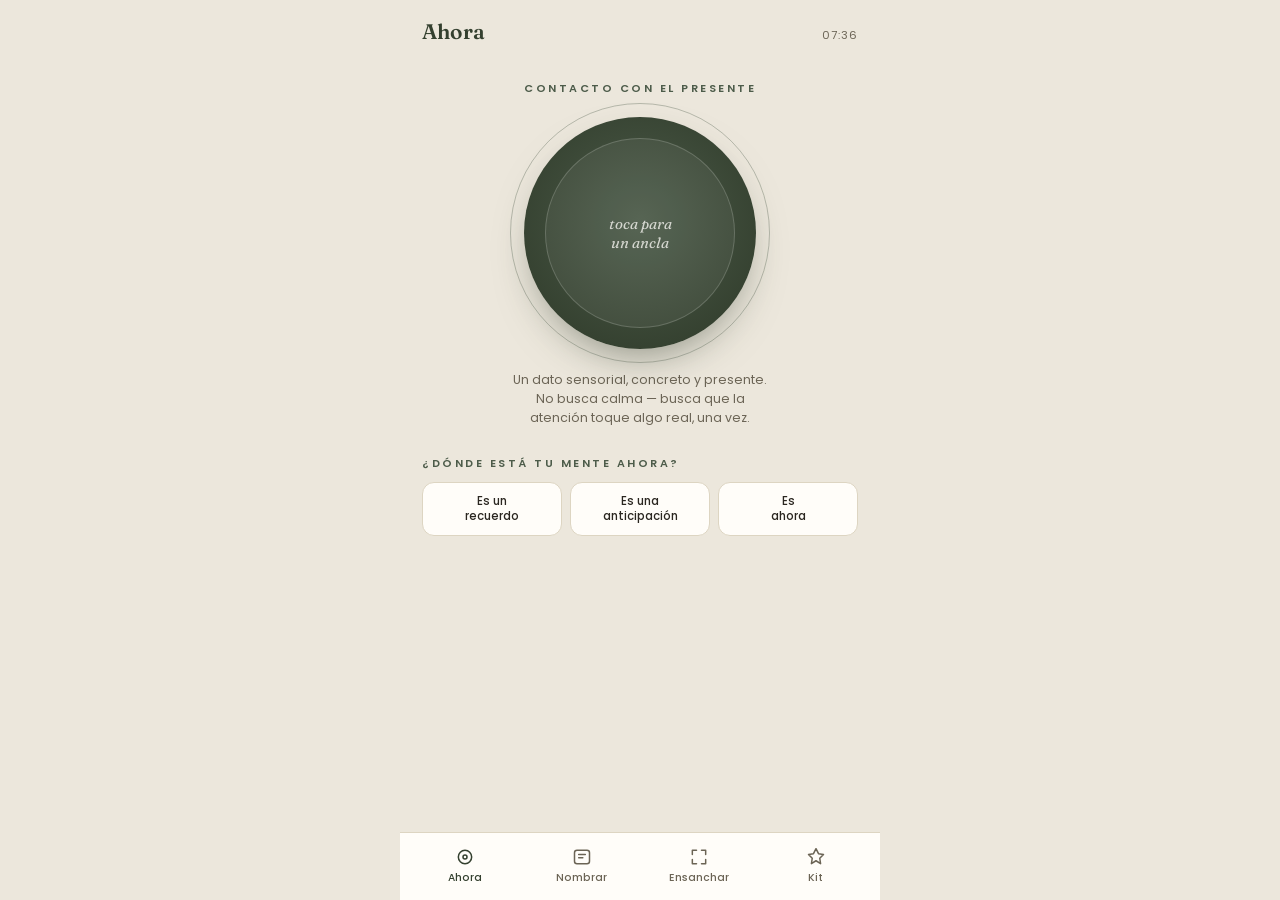
==== commit 9017e058: "Reemplazar Sistema Flujo por la app Ahora. Elimina los módulos anteriores y publica ahora.html como " ====
--- a/index.html
+++ b/index.html
@@ -1,76 +1,633 @@
 <!DOCTYPE html>
 <html lang="es">
 <head>
-  <meta charset="UTF-8">
-  <meta name="viewport" content="width=device-width, initial-scale=1.0, maximum-scale=1.0, viewport-fit=cover, user-scalable=no">
-  <meta name="mobile-web-app-capable" content="yes">
-  <meta name="apple-mobile-web-app-capable" content="yes">
-  <meta name="apple-mobile-web-app-status-bar-style" content="black-translucent">
-  <meta name="theme-color" content="#08080a">
-  <link rel="manifest" href="manifest.json">
-  <title>Sistema Flujo</title>
-  <link rel="preconnect" href="https://fonts.googleapis.com">
-  <link rel="preconnect" href="https://fonts.gstatic.com" crossorigin>
-  <link href="https://fonts.googleapis.com/css2?family=IBM+Plex+Mono:wght@400;500&family=Instrument+Serif:ital@0;1&display=swap" rel="stylesheet">
-  <link rel="stylesheet" href="assets/sistema.css">
-  <style>
-    .hero-quote {
-      font-family: 'Instrument Serif', serif;
-      font-size: 1.05rem;
-      line-height: 1.45;
-      margin: 1rem 0 0.25rem;
-      color: var(--text);
-    }
-    .section-label {
-      font-size: 0.58rem;
-      letter-spacing: 0.18em;
-      text-transform: uppercase;
-      color: var(--muted);
-      margin: 1.5rem 0 0.65rem;
-    }
-  </style>
+<meta charset="UTF-8">
+<meta name="viewport" content="width=device-width, initial-scale=1, viewport-fit=cover">
+<meta name="theme-color" content="#34402f">
+<meta name="mobile-web-app-capable" content="yes">
+<link rel="manifest" href="manifest.json">
+<title>Ahora</title>
+<link rel="preconnect" href="https://fonts.googleapis.com">
+<link rel="preconnect" href="https://fonts.gstatic.com" crossorigin>
+<link href="https://fonts.googleapis.com/css2?family=Fraunces:ital,opsz,wght@0,9..144,400;0,9..144,600;1,9..144,500&family=Poppins:wght@400;500;600;700&display=swap" rel="stylesheet">
+<style>
+
+:root{
+  --moss: #4d5c4a;
+  --moss-dark: #34402f;
+  --stone: #ece7dc;
+  --stone-2: #ddd5c2;
+  --ink: #2a2620;
+  --ink-soft: #6b6455;
+  --clay: #b3673f;
+  --clay-soft: #e3b79a;
+  --white: #fffdf9;
+}
+
+*{box-sizing:border-box; -webkit-tap-highlight-color: transparent;}
+html,body{
+  margin:0; padding:0; height:100%;
+  background: var(--stone);
+  color: var(--ink);
+  font-family: 'Poppins', sans-serif;
+  overscroll-behavior: none;
+  -webkit-user-select:none; user-select:none;
+}
+.serif{ font-family:'Fraunces', serif; }
+
+#app{
+  max-width: 480px;
+  margin: 0 auto;
+  height: 100vh;
+  height: 100dvh;
+  display:flex;
+  flex-direction:column;
+  position:relative;
+  background: var(--stone);
+}
+
+/* ---------- HEADER ---------- */
+header{
+  padding: max(18px, env(safe-area-inset-top)) 22px 12px 22px;
+  display:flex;
+  align-items:baseline;
+  justify-content:space-between;
+}
+header .brand{
+  font-family:'Fraunces', serif;
+  font-weight:600;
+  font-size: 21px;
+  color: var(--moss-dark);
+  letter-spacing: 0.2px;
+}
+header .clock{
+  font-size: 11px;
+  color: var(--ink-soft);
+  letter-spacing: 1px;
+}
+
+/* ---------- VIEWS ---------- */
+.view{
+  flex:1;
+  overflow-y:auto;
+  padding: 6px 22px 110px 22px;
+  display:none;
+}
+.view.active{ display:block; }
+
+/* ---------- HOME / ANCLA ---------- */
+.home-wrap{
+  display:flex;
+  flex-direction:column;
+  align-items:center;
+  padding-top: 18px;
+}
+.eyebrow{
+  font-size: 11px;
+  letter-spacing: 2.5px;
+  text-transform:uppercase;
+  color: var(--moss);
+  font-weight:600;
+  margin-bottom: 6px;
+  text-align:center;
+}
+.dial-outer{
+  width: 232px; height: 232px;
+  border-radius:50%;
+  display:flex;
+  align-items:center;
+  justify-content:center;
+  margin: 14px 0 22px 0;
+  position:relative;
+  background: radial-gradient(circle at 50% 45%, var(--moss) 0%, var(--moss-dark) 78%);
+  box-shadow: 0 18px 40px -14px rgba(52,64,47,0.55);
+}
+.dial-outer::before{
+  content:"";
+  position:absolute;
+  inset:-14px;
+  border-radius:50%;
+  border: 1px solid rgba(77,92,74,0.35);
+  animation: breathe 8s ease-in-out infinite;
+}
+@keyframes breathe{
+  0%,100%{ transform: scale(1); opacity:.55; }
+  50%{ transform: scale(1.09); opacity:.15; }
+}
+.dial-inner{
+  width: 190px; height:190px;
+  border-radius:50%;
+  background: rgba(255,253,249,0.06);
+  border: 1px solid rgba(255,253,249,0.18);
+  display:flex;
+  align-items:center;
+  justify-content:center;
+  text-align:center;
+  flex-direction:column;
+  padding: 20px;
+  cursor:pointer;
+}
+.dial-inner .tap-label{
+  font-family:'Fraunces', serif;
+  font-style:italic;
+  color: var(--white);
+  font-size: 15px;
+  opacity:0.75;
+}
+.dial-inner .prompt{
+  font-family:'Fraunces', serif;
+  font-weight:500;
+  color: var(--white);
+  font-size: 19px;
+  line-height:1.35;
+  display:none;
+}
+.dial-inner.showing .tap-label{ display:none; }
+.dial-inner.showing .prompt{ display:block; }
+
+.hint{
+  font-size:12.5px;
+  color: var(--ink-soft);
+  text-align:center;
+  max-width: 260px;
+  line-height:1.5;
+  margin-bottom: 22px;
+}
+
+.tense-row{
+  display:flex;
+  gap:8px;
+  width:100%;
+  margin-top: 4px;
+}
+.tense-btn{
+  flex:1;
+  border:none;
+  background: var(--white);
+  border: 1px solid var(--stone-2);
+  color: var(--ink);
+  font-family:'Poppins', sans-serif;
+  font-size:11.5px;
+  font-weight:500;
+  padding: 11px 6px;
+  border-radius: 12px;
+  text-align:center;
+  line-height:1.3;
+}
+.tense-btn:active{ background: var(--stone-2); }
+.tense-reveal{
+  margin-top:14px;
+  background: var(--white);
+  border-radius:14px;
+  padding: 14px 16px;
+  font-size: 13.5px;
+  line-height:1.55;
+  color: var(--ink);
+  border-left: 3px solid var(--clay);
+  display:none;
+}
+.tense-reveal.show{ display:block; }
+
+/* ---------- SECTION HEADINGS ---------- */
+.section-title{
+  font-family:'Fraunces', serif;
+  font-weight:600;
+  font-size: 22px;
+  color: var(--moss-dark);
+  margin: 8px 0 4px 0;
+}
+.section-sub{
+  font-size:13px;
+  color: var(--ink-soft);
+  margin-bottom: 18px;
+  line-height:1.5;
+}
+
+/* ---------- CARDS ---------- */
+.card{
+  background: var(--white);
+  border-radius: 16px;
+  padding: 16px 17px;
+  margin-bottom: 12px;
+  border: 1px solid var(--stone-2);
+}
+.card h4{
+  margin:0 0 6px 0;
+  font-family:'Fraunces', serif;
+  font-size: 15.5px;
+  font-weight:600;
+  color: var(--ink);
+  display:flex;
+  align-items:center;
+  justify-content:space-between;
+}
+.card p{
+  margin: 6px 0 0 0;
+  font-size: 13px;
+  line-height:1.55;
+  color: var(--ink-soft);
+}
+.tag{
+  font-size:9.5px;
+  letter-spacing:1px;
+  text-transform:uppercase;
+  font-weight:600;
+  color: var(--moss);
+  background: rgba(77,92,74,0.1);
+  padding: 3px 8px;
+  border-radius: 20px;
+}
+.chev{
+  font-size:16px;
+  color: var(--ink-soft);
+  transition: transform .2s ease;
+}
+.card.open .chev{ transform: rotate(180deg); }
+.card-body{
+  max-height:0;
+  overflow:hidden;
+  transition: max-height .25s ease;
+}
+.card.open .card-body{ max-height: 600px; }
+.card-body-inner{ padding-top:10px; }
+
+/* ---------- TIMER WIDGET ---------- */
+.timer-box{
+  margin-top:10px;
+  background: var(--stone);
+  border-radius:12px;
+  padding: 14px;
+  text-align:center;
+}
+.timer-input{
+  width:100%;
+  border: 1px solid var(--stone-2);
+  background: var(--white);
+  border-radius: 10px;
+  padding: 10px 12px;
+  font-family:'Fraunces', serif;
+  font-size: 15px;
+  text-align:center;
+  color: var(--ink);
+  margin-bottom:10px;
+}
+.timer-display{
+  font-family:'Fraunces', serif;
+  font-size: 34px;
+  font-weight:600;
+  color: var(--moss-dark);
+  margin: 4px 0 10px 0;
+}
+.btn{
+  border:none;
+  background: var(--moss-dark);
+  color: var(--white);
+  font-family:'Poppins', sans-serif;
+  font-weight:500;
+  font-size: 13px;
+  padding: 11px 20px;
+  border-radius: 10px;
+  width:100%;
+}
+.btn:active{ opacity:0.85; }
+.btn.secondary{
+  background: transparent;
+  border: 1px solid var(--stone-2);
+  color: var(--ink);
+}
+
+/* ---------- ENSANCHAR (steps) ---------- */
+.steps-dots{
+  display:flex;
+  gap:6px;
+  justify-content:center;
+  margin: 4px 0 18px 0;
+}
+.dot{
+  width:6px; height:6px; border-radius:50%;
+  background: var(--stone-2);
+}
+.dot.active{ background: var(--moss); width:18px; border-radius:4px; transition: all .2s; }
+.step-card{
+  background: var(--white);
+  border-radius:18px;
+  padding: 24px 20px;
+  min-height: 230px;
+  display:flex;
+  flex-direction:column;
+  justify-content:center;
+  text-align:center;
+  border: 1px solid var(--stone-2);
+}
+.step-num{
+  font-family:'Fraunces', serif;
+  font-style:italic;
+  color: var(--clay);
+  font-size:13px;
+  margin-bottom:10px;
+}
+.step-text{
+  font-family:'Fraunces', serif;
+  font-size: 17px;
+  line-height:1.5;
+  color: var(--ink);
+}
+.step-nav{
+  display:flex;
+  gap:10px;
+  margin-top:16px;
+}
+
+/* ---------- NAV BAR ---------- */
+nav{
+  position:absolute;
+  bottom:0; left:0; right:0;
+  background: var(--white);
+  border-top: 1px solid var(--stone-2);
+  display:flex;
+  padding: 8px 6px max(8px, env(safe-area-inset-bottom)) 6px;
+}
+nav button{
+  flex:1;
+  background:none;
+  border:none;
+  display:flex;
+  flex-direction:column;
+  align-items:center;
+  gap:3px;
+  padding: 6px 2px;
+  color: var(--ink-soft);
+  font-family:'Poppins', sans-serif;
+  font-size: 10.5px;
+  font-weight:500;
+}
+nav button .ic{
+  width:20px; height:20px;
+  display:flex; align-items:center; justify-content:center;
+}
+nav button.active{ color: var(--moss-dark); }
+nav button.active .ic svg{ stroke: var(--moss-dark); }
+nav button .ic svg{ stroke: var(--ink-soft); }
+
+</style>
 </head>
-<body class="scroll">
-  <div class="grain" aria-hidden="true"></div>
-  <div class="app">
-    <main class="page">
-      <p class="module-tag">Tu sistema · Personal</p>
-      <h1 class="page-title">Sistema Flujo</h1>
-      <p class="page-sub wide">No es motivación. Es cortar las órdenes que tu mente ejecuta sola.</p>
-
-      <div class="nuclear" id="nuclearOld"></div>
-      <div class="nuclear nuclear-new" id="nuclearNew"></div>
-
-      <p class="section-label">Tu ciclo (mapeado)</p>
-      <div class="cycle-box" id="cycleBox"></div>
-
-      <p class="section-label">¿Qué notas ahora?</p>
-      <div class="stack" id="router"></div>
-
-      <p class="hero-quote" style="margin-top:1.75rem;font-size:0.85rem;color:var(--muted)">
-        Evidencia que el juez borra: <span class="accent italic">imperfecto → te reíste → auténtico → conectó.</span>
-      </p>
-    </main>
+<body>
+<div id="app">
+
+  <header>
+    <div class="brand">Ahora</div>
+    <div class="clock" id="clock"></div>
+  </header>
+
+  <!-- ============ VISTA 1: AHORA (presencia) ============ -->
+  <div class="view active" id="view-ahora">
+    <div class="home-wrap">
+      <div class="eyebrow">Contacto con el presente</div>
+
+      <div class="dial-outer">
+        <div class="dial-inner" id="dial" onclick="newAnchor()">
+          <div class="tap-label">toca para<br>un ancla</div>
+          <div class="prompt" id="anchorText"></div>
+        </div>
+      </div>
+
+      <div class="hint">Un dato sensorial, concreto y presente. No busca calma — busca que la atención toque algo real, una vez.</div>
+
+      <div style="width:100%; margin-top:6px;">
+        <div class="eyebrow" style="text-align:left; margin-bottom:10px;">¿Dónde está tu mente ahora?</div>
+        <div class="tense-row">
+          <button class="tense-btn" onclick="showTense('pasado')">Es un<br>recuerdo</button>
+          <button class="tense-btn" onclick="showTense('futuro')">Es una<br>anticipación</button>
+          <button class="tense-btn" onclick="showTense('ahora')">Es<br>ahora</button>
+        </div>
+        <div class="tense-reveal" id="tenseReveal"></div>
+      </div>
+    </div>
   </div>
 
-  <script src="assets/mapa.js"></script>
-  <script>
-    document.getElementById('nuclearOld').innerHTML = '<strong>Creencia vieja:</strong> ' + MAPA.nuclear.vieja;
-    document.getElementById('nuclearNew').innerHTML = '<strong>Orden vital:</strong> ' + MAPA.nuclear.nueva;
-
-    document.getElementById('cycleBox').innerHTML = MAPA.ciclo.map(s =>
-      `<div class="cycle-step${s.hi ? ' highlight' : ''}">${s.t}</div>`
-    ).join('');
-
-    document.getElementById('router').innerHTML = MAPA.router.map(r => `
-      <a class="card" href="${r.href}">
-        <div class="card-id">${r.id}</div>
-        <div class="card-label">${r.label}</div>
-        <div class="card-hint">${r.hint}</div>
-      </a>
-    `).join('');
-
-    SISTEMA.injectNav('index.html');
-  </script>
+  <!-- ============ VISTA 2: NOMBRAR (defusión) ============ -->
+  <div class="view" id="view-nombrar">
+    <div class="section-title">Nombrar</div>
+    <div class="section-sub">Defusión, en el sentido de Hayes: no se discute el contenido del pensamiento — se le quita la función de mando.</div>
+
+    <div class="card" onclick="toggleCard(this)">
+      <h4>¿Qué está diciendo tu mente? <span class="chev">⌄</span></h4>
+      <div class="card-body"><div class="card-body-inner">
+        <p>Termina la frase, en tu cabeza o en voz baja: <em>"Estoy teniendo el pensamiento de que..."</em>. No completes con "yo soy" ni "esto es" — el cambio de gramática es el ejercicio entero. Notarás que cuesta un poco más sostenerlo como veredicto.</p>
+      </div></div>
+    </div>
+
+    <div class="card" onclick="toggleCard(this)">
+      <h4>El Dictador no distingue halago de condena <span class="chev">⌄</span></h4>
+      <div class="card-body"><div class="card-body-inner">
+        <p>Si la voz interna está aprobando ("eso estuvo bien") o condenando ("qué torpe"), es el mismo mecanismo: mandar. No hace falta ganarle la discusión en ningún de los dos casos — solo notar que es una voz, no un veredicto sobre la realidad.</p>
+      </div></div>
+    </div>
+
+    <div class="card" onclick="toggleCard(this)">
+      <h4>Repetición de palabra <span class="tag">2 min</span></h4>
+      <div class="card-body"><div class="card-body-inner">
+        <p>Toma la palabra exacta que usa tu mente ahora mismo — "torpe", "otra vez", "fracaso" — y repítela sin pausa hasta que se vuelva solo sonido.</p>
+        <div class="timer-box">
+          <input class="timer-input" id="wordInput" placeholder="escribe la palabra" maxlength="24">
+          <div class="timer-display" id="wordTimer">00:30</div>
+          <button class="btn" onclick="startWordTimer()">Empezar</button>
+        </div>
+      </div></div>
+    </div>
+
+    <div class="card" onclick="toggleCard(this)">
+      <h4>Niños discutiendo <span class="chev">⌄</span></h4>
+      <div class="card-body"><div class="card-body-inner">
+        <p>Escucha el juicio interno como si fueran voces de niños de primaria peleándose por una tontería: con curiosidad, algo de humor, sin corregirles ni darles la razón. Quita la toga sin discutir los argumentos.</p>
+      </div></div>
+    </div>
+
+    <div class="card" onclick="toggleCard(this)">
+      <h4>Desobedecer a propósito <span class="chev">⌄</span></h4>
+      <div class="card-body"><div class="card-body-inner">
+        <p>Cuando la mente dé una orden directa ("no digas eso", "tiene que salir perfecto"), nota que es una orden que puedes desobedecer sin combatirla. No la sigas — y ya. La orden queda expuesta como sonido sin poder de mando.</p>
+      </div></div>
+    </div>
+  </div>
+
+  <!-- ============ VISTA 3: ENSANCHAR (foco amplio) ============ -->
+  <div class="view" id="view-ensanchar">
+    <div class="section-title">Ensanchar el foco</div>
+    <div class="section-sub">Cuando la atención quedó fija en un solo punto — casi siempre evaluativo — se puede ensanchar de nuevo, sin dejar la situación.</div>
+
+    <div class="steps-dots" id="stepDots"></div>
+    <div class="step-card" id="stepCard">
+      <div class="step-num" id="stepNum">Paso 1 de 4</div>
+      <div class="step-text" id="stepText"></div>
+    </div>
+    <div class="step-nav">
+      <button class="btn secondary" onclick="prevStep()">Atrás</button>
+      <button class="btn" onclick="nextStep()" id="stepNextBtn">Siguiente</button>
+    </div>
+  </div>
+
+  <!-- ============ VISTA 4: KIT ============ -->
+  <div class="view" id="view-kit">
+    <div class="section-title">Kit rápido</div>
+    <div class="section-sub">Para cuando no hay tiempo de leer nada: una secuencia de tres pasos, siempre igual.</div>
+
+    <div class="card open">
+      <h4>1 — Nombra</h4>
+      <div class="card-body" style="max-height:200px;"><div class="card-body-inner">
+        <p>Una frase corta, sin adornos: "está pasando esto ahora" o el nombre de lo que aparece — un recuerdo, un juicio, prisa.</p>
+      </div></div>
+    </div>
+    <div class="card open">
+      <h4>2 — Ancla</h4>
+      <div class="card-body" style="max-height:200px;"><div class="card-body-inner">
+        <p>Vuelve a la vista de Ahora y toca el círculo una vez. Un solo dato sensorial presente, nada más.</p>
+      </div></div>
+    </div>
+    <div class="card open">
+      <h4>3 — Sigue, sin resolver</h4>
+      <div class="card-body" style="max-height:200px;"><div class="card-body-inner">
+        <p>No compruebes si "funcionó". Continúa lo que estabas haciendo. Comprobar es otra vuelta de la misma rueda.</p>
+      </div></div>
+    </div>
+
+    <div class="section-sub" style="margin-top:22px;">Frases de reserva, si no llega ninguna otra:</div>
+    <div class="card">
+      <h4 style="font-style:italic; font-family:'Fraunces',serif; font-weight:500;">"Esto no está en juicio."</h4>
+    </div>
+    <div class="card">
+      <h4 style="font-style:italic; font-family:'Fraunces',serif; font-weight:500;">"Esto no necesita entenderse ahora."</h4>
+    </div>
+    <div class="card">
+      <h4 style="font-style:italic; font-family:'Fraunces',serif; font-weight:500;">"No tengo que sostener esto."</h4>
+    </div>
+  </div>
+
+  <nav>
+    <button class="active" data-view="ahora" onclick="switchView('ahora')">
+      <span class="ic"><svg width="20" height="20" viewBox="0 0 24 24" fill="none" stroke-width="1.8" stroke-linecap="round" stroke-linejoin="round"><circle cx="12" cy="12" r="8"/><circle cx="12" cy="12" r="2.4"/></svg></span>
+      Ahora
+    </button>
+    <button data-view="nombrar" onclick="switchView('nombrar')">
+      <span class="ic"><svg width="20" height="20" viewBox="0 0 24 24" fill="none" stroke-width="1.8" stroke-linecap="round" stroke-linejoin="round"><path d="M8 9h8M8 13h5"/><rect x="3" y="4" width="18" height="16" rx="3"/></svg></span>
+      Nombrar
+    </button>
+    <button data-view="ensanchar" onclick="switchView('ensanchar')">
+      <span class="ic"><svg width="20" height="20" viewBox="0 0 24 24" fill="none" stroke-width="1.8" stroke-linecap="round" stroke-linejoin="round"><path d="M4 9V4h5M20 9V4h-5M4 15v5h5M20 15v5h-5"/></svg></span>
+      Ensanchar
+    </button>
+    <button data-view="kit" onclick="switchView('kit')">
+      <span class="ic"><svg width="20" height="20" viewBox="0 0 24 24" fill="none" stroke-width="1.8" stroke-linecap="round" stroke-linejoin="round"><path d="M12 2l3 6 6 1-4.5 4.5L17.5 20 12 16.5 6.5 20l1-6.5L3 9l6-1z"/></svg></span>
+      Kit
+    </button>
+  </nav>
+
+</div>
+
+<script>
+
+/* ---------- clock ---------- */
+function tickClock(){
+  const d = new Date();
+  const h = String(d.getHours()).padStart(2,'0');
+  const m = String(d.getMinutes()).padStart(2,'0');
+  document.getElementById('clock').textContent = h+':'+m;
+}
+tickClock(); setInterval(tickClock, 10000);
+
+/* ---------- nav ---------- */
+function switchView(name){
+  document.querySelectorAll('.view').forEach(v=>v.classList.remove('active'));
+  document.getElementById('view-'+name).classList.add('active');
+  document.querySelectorAll('nav button').forEach(b=>b.classList.toggle('active', b.dataset.view===name));
+}
+
+/* ---------- anclas sensoriales ---------- */
+const anchors = [
+  "Nombra un sonido que esté ocurriendo ahora mismo, aunque sea de fondo.",
+  "Encuentra algo de color verde a tu alrededor. Mira solo eso dos segundos.",
+  "Nota la temperatura del aire sobre tu piel, en este instante.",
+  "Siente el punto exacto donde tu cuerpo hace contacto con la silla o el suelo.",
+  "Cuenta tres objetos rectangulares que puedas ver desde donde estás.",
+  "Nota el peso de tu teléfono en la mano ahora mismo.",
+  "Encuentra la fuente de luz más cercana. Mírala un segundo, sin más.",
+  "Nombra en silencio algo que puedas oler o que podrías oler si prestaras atención.",
+  "Nota si tus hombros están tensos o sueltos, sin cambiarlo.",
+  "Encuentra algo en la habitación que no habías notado hasta ahora.",
+  "Siente la textura de la superficie más cercana a tu mano.",
+  "Nota cuántos pasos de tiempo lleva tu siguiente respiración en llegar.",
+];
+function newAnchor(){
+  const dial = document.getElementById('dial');
+  const text = document.getElementById('anchorText');
+  const pick = anchors[Math.floor(Math.random()*anchors.length)];
+  text.textContent = pick;
+  dial.classList.add('showing');
+}
+
+/* ---------- nombrar el tiempo ---------- */
+const tenseCopy = {
+  pasado: "Es un recuerdo. Ya pasó. Está aquí como imagen o sensación, no como algo que esté ocurriendo otra vez.",
+  futuro: "Es una anticipación. Todavía no ha pasado — y puede que no pase como la mente lo está construyendo.",
+  ahora: "Si de verdad es ahora: ¿qué dato concreto lo confirma? Nómbralo. Si no hay ninguno, probablemente sea recuerdo o anticipación con disfraz de presente."
+};
+function showTense(t){
+  const el = document.getElementById('tenseReveal');
+  el.textContent = tenseCopy[t];
+  el.classList.add('show');
+}
+
+/* ---------- cards ---------- */
+function toggleCard(card){
+  card.classList.toggle('open');
+}
+
+/* ---------- timer repetición de palabra ---------- */
+let wordInterval = null;
+function startWordTimer(){
+  clearInterval(wordInterval);
+  let seconds = 30;
+  const display = document.getElementById('wordTimer');
+  const word = document.getElementById('wordInput').value.trim() || "otra vez";
+  let flip = false;
+  update(seconds);
+  wordInterval = setInterval(()=>{
+    seconds--;
+    if(seconds<0){ clearInterval(wordInterval); display.textContent = "Listo"; return; }
+    update(seconds);
+  }, 1000);
+  function update(s){
+    const m = String(Math.floor(s/60)).padStart(2,'0');
+    const ss = String(s%60).padStart(2,'0');
+    display.textContent = m+':'+ss;
+  }
+}
+
+/* ---------- ensanchar (pasos) ---------- */
+const steps = [
+  "Sin dejar la situación, nota una sola cosa del entorno que no sea la que está capturando tu atención — un objeto, un sonido, una luz.",
+  "Ahora nota algo de tu propio cuerpo: el apoyo de los pies, la posición de las manos, la respiración tal como está, sin cambiarla.",
+  "Si hay otra persona presente, nota algo real de ella en este momento — su tono de voz, su expresión — no lo que tu mente está evaluando de ti mismo frente a ella.",
+  "Vuelve a la situación completa, sosteniendo los tres puntos a la vez: el entorno, tu cuerpo, lo que hay fuera de ti. No hace falta elegir uno solo."
+];
+let stepIndex = 0;
+function renderStep(){
+  document.getElementById('stepNum').textContent = `Paso ${stepIndex+1} de ${steps.length}`;
+  document.getElementById('stepText').textContent = steps[stepIndex];
+  const dots = document.getElementById('stepDots');
+  dots.innerHTML = steps.map((_,i)=>`<div class="dot ${i===stepIndex?'active':''}"></div>`).join('');
+  document.getElementById('stepNextBtn').textContent = stepIndex===steps.length-1 ? "Reiniciar" : "Siguiente";
+}
+function nextStep(){
+  if(stepIndex===steps.length-1){ stepIndex=0; } else { stepIndex++; }
+  renderStep();
+}
+function prevStep(){
+  stepIndex = stepIndex>0 ? stepIndex-1 : 0;
+  renderStep();
+}
+renderStep();
+
+</script>
 </body>
 </html>
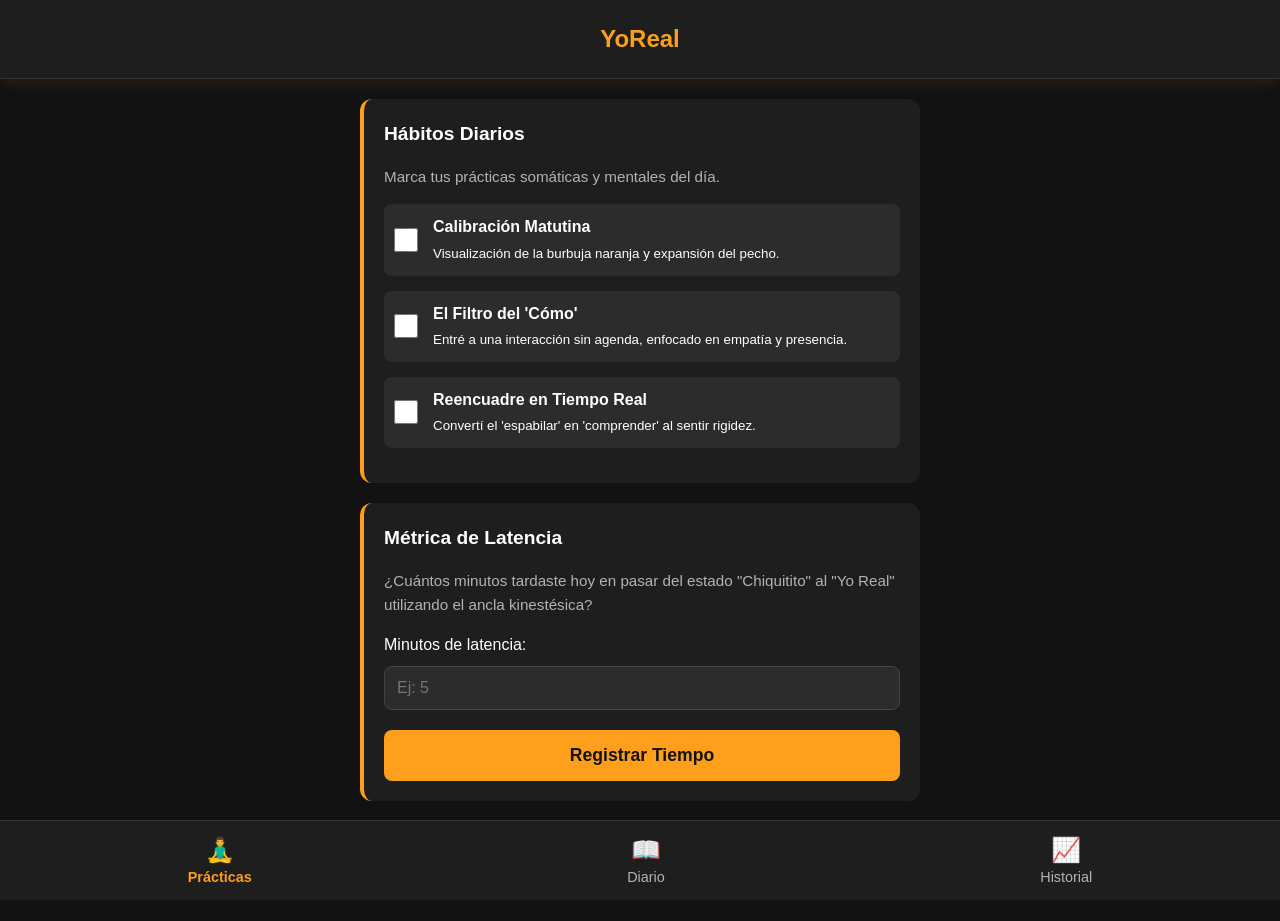
==== commit 73f11918: "Reemplazar Ahora por YoReal. Publica la nueva app personal como index.html en GitHub Pages.  Co-auth" ====
--- a/index.html
+++ b/index.html
@@ -1,633 +1,409 @@
 <!DOCTYPE html>
 <html lang="es">
 <head>
-<meta charset="UTF-8">
-<meta name="viewport" content="width=device-width, initial-scale=1, viewport-fit=cover">
-<meta name="theme-color" content="#34402f">
-<meta name="mobile-web-app-capable" content="yes">
-<link rel="manifest" href="manifest.json">
-<title>Ahora</title>
-<link rel="preconnect" href="https://fonts.googleapis.com">
-<link rel="preconnect" href="https://fonts.gstatic.com" crossorigin>
-<link href="https://fonts.googleapis.com/css2?family=Fraunces:ital,opsz,wght@0,9..144,400;0,9..144,600;1,9..144,500&family=Poppins:wght@400;500;600;700&display=swap" rel="stylesheet">
-<style>
-
-:root{
-  --moss: #4d5c4a;
-  --moss-dark: #34402f;
-  --stone: #ece7dc;
-  --stone-2: #ddd5c2;
-  --ink: #2a2620;
-  --ink-soft: #6b6455;
-  --clay: #b3673f;
-  --clay-soft: #e3b79a;
-  --white: #fffdf9;
-}
-
-*{box-sizing:border-box; -webkit-tap-highlight-color: transparent;}
-html,body{
-  margin:0; padding:0; height:100%;
-  background: var(--stone);
-  color: var(--ink);
-  font-family: 'Poppins', sans-serif;
-  overscroll-behavior: none;
-  -webkit-user-select:none; user-select:none;
-}
-.serif{ font-family:'Fraunces', serif; }
-
-#app{
-  max-width: 480px;
-  margin: 0 auto;
-  height: 100vh;
-  height: 100dvh;
-  display:flex;
-  flex-direction:column;
-  position:relative;
-  background: var(--stone);
-}
-
-/* ---------- HEADER ---------- */
-header{
-  padding: max(18px, env(safe-area-inset-top)) 22px 12px 22px;
-  display:flex;
-  align-items:baseline;
-  justify-content:space-between;
-}
-header .brand{
-  font-family:'Fraunces', serif;
-  font-weight:600;
-  font-size: 21px;
-  color: var(--moss-dark);
-  letter-spacing: 0.2px;
-}
-header .clock{
-  font-size: 11px;
-  color: var(--ink-soft);
-  letter-spacing: 1px;
-}
-
-/* ---------- VIEWS ---------- */
-.view{
-  flex:1;
-  overflow-y:auto;
-  padding: 6px 22px 110px 22px;
-  display:none;
-}
-.view.active{ display:block; }
-
-/* ---------- HOME / ANCLA ---------- */
-.home-wrap{
-  display:flex;
-  flex-direction:column;
-  align-items:center;
-  padding-top: 18px;
-}
-.eyebrow{
-  font-size: 11px;
-  letter-spacing: 2.5px;
-  text-transform:uppercase;
-  color: var(--moss);
-  font-weight:600;
-  margin-bottom: 6px;
-  text-align:center;
-}
-.dial-outer{
-  width: 232px; height: 232px;
-  border-radius:50%;
-  display:flex;
-  align-items:center;
-  justify-content:center;
-  margin: 14px 0 22px 0;
-  position:relative;
-  background: radial-gradient(circle at 50% 45%, var(--moss) 0%, var(--moss-dark) 78%);
-  box-shadow: 0 18px 40px -14px rgba(52,64,47,0.55);
-}
-.dial-outer::before{
-  content:"";
-  position:absolute;
-  inset:-14px;
-  border-radius:50%;
-  border: 1px solid rgba(77,92,74,0.35);
-  animation: breathe 8s ease-in-out infinite;
-}
-@keyframes breathe{
-  0%,100%{ transform: scale(1); opacity:.55; }
-  50%{ transform: scale(1.09); opacity:.15; }
-}
-.dial-inner{
-  width: 190px; height:190px;
-  border-radius:50%;
-  background: rgba(255,253,249,0.06);
-  border: 1px solid rgba(255,253,249,0.18);
-  display:flex;
-  align-items:center;
-  justify-content:center;
-  text-align:center;
-  flex-direction:column;
-  padding: 20px;
-  cursor:pointer;
-}
-.dial-inner .tap-label{
-  font-family:'Fraunces', serif;
-  font-style:italic;
-  color: var(--white);
-  font-size: 15px;
-  opacity:0.75;
-}
-.dial-inner .prompt{
-  font-family:'Fraunces', serif;
-  font-weight:500;
-  color: var(--white);
-  font-size: 19px;
-  line-height:1.35;
-  display:none;
-}
-.dial-inner.showing .tap-label{ display:none; }
-.dial-inner.showing .prompt{ display:block; }
-
-.hint{
-  font-size:12.5px;
-  color: var(--ink-soft);
-  text-align:center;
-  max-width: 260px;
-  line-height:1.5;
-  margin-bottom: 22px;
-}
-
-.tense-row{
-  display:flex;
-  gap:8px;
-  width:100%;
-  margin-top: 4px;
-}
-.tense-btn{
-  flex:1;
-  border:none;
-  background: var(--white);
-  border: 1px solid var(--stone-2);
-  color: var(--ink);
-  font-family:'Poppins', sans-serif;
-  font-size:11.5px;
-  font-weight:500;
-  padding: 11px 6px;
-  border-radius: 12px;
-  text-align:center;
-  line-height:1.3;
-}
-.tense-btn:active{ background: var(--stone-2); }
-.tense-reveal{
-  margin-top:14px;
-  background: var(--white);
-  border-radius:14px;
-  padding: 14px 16px;
-  font-size: 13.5px;
-  line-height:1.55;
-  color: var(--ink);
-  border-left: 3px solid var(--clay);
-  display:none;
-}
-.tense-reveal.show{ display:block; }
-
-/* ---------- SECTION HEADINGS ---------- */
-.section-title{
-  font-family:'Fraunces', serif;
-  font-weight:600;
-  font-size: 22px;
-  color: var(--moss-dark);
-  margin: 8px 0 4px 0;
-}
-.section-sub{
-  font-size:13px;
-  color: var(--ink-soft);
-  margin-bottom: 18px;
-  line-height:1.5;
-}
-
-/* ---------- CARDS ---------- */
-.card{
-  background: var(--white);
-  border-radius: 16px;
-  padding: 16px 17px;
-  margin-bottom: 12px;
-  border: 1px solid var(--stone-2);
-}
-.card h4{
-  margin:0 0 6px 0;
-  font-family:'Fraunces', serif;
-  font-size: 15.5px;
-  font-weight:600;
-  color: var(--ink);
-  display:flex;
-  align-items:center;
-  justify-content:space-between;
-}
-.card p{
-  margin: 6px 0 0 0;
-  font-size: 13px;
-  line-height:1.55;
-  color: var(--ink-soft);
-}
-.tag{
-  font-size:9.5px;
-  letter-spacing:1px;
-  text-transform:uppercase;
-  font-weight:600;
-  color: var(--moss);
-  background: rgba(77,92,74,0.1);
-  padding: 3px 8px;
-  border-radius: 20px;
-}
-.chev{
-  font-size:16px;
-  color: var(--ink-soft);
-  transition: transform .2s ease;
-}
-.card.open .chev{ transform: rotate(180deg); }
-.card-body{
-  max-height:0;
-  overflow:hidden;
-  transition: max-height .25s ease;
-}
-.card.open .card-body{ max-height: 600px; }
-.card-body-inner{ padding-top:10px; }
-
-/* ---------- TIMER WIDGET ---------- */
-.timer-box{
-  margin-top:10px;
-  background: var(--stone);
-  border-radius:12px;
-  padding: 14px;
-  text-align:center;
-}
-.timer-input{
-  width:100%;
-  border: 1px solid var(--stone-2);
-  background: var(--white);
-  border-radius: 10px;
-  padding: 10px 12px;
-  font-family:'Fraunces', serif;
-  font-size: 15px;
-  text-align:center;
-  color: var(--ink);
-  margin-bottom:10px;
-}
-.timer-display{
-  font-family:'Fraunces', serif;
-  font-size: 34px;
-  font-weight:600;
-  color: var(--moss-dark);
-  margin: 4px 0 10px 0;
-}
-.btn{
-  border:none;
-  background: var(--moss-dark);
-  color: var(--white);
-  font-family:'Poppins', sans-serif;
-  font-weight:500;
-  font-size: 13px;
-  padding: 11px 20px;
-  border-radius: 10px;
-  width:100%;
-}
-.btn:active{ opacity:0.85; }
-.btn.secondary{
-  background: transparent;
-  border: 1px solid var(--stone-2);
-  color: var(--ink);
-}
-
-/* ---------- ENSANCHAR (steps) ---------- */
-.steps-dots{
-  display:flex;
-  gap:6px;
-  justify-content:center;
-  margin: 4px 0 18px 0;
-}
-.dot{
-  width:6px; height:6px; border-radius:50%;
-  background: var(--stone-2);
-}
-.dot.active{ background: var(--moss); width:18px; border-radius:4px; transition: all .2s; }
-.step-card{
-  background: var(--white);
-  border-radius:18px;
-  padding: 24px 20px;
-  min-height: 230px;
-  display:flex;
-  flex-direction:column;
-  justify-content:center;
-  text-align:center;
-  border: 1px solid var(--stone-2);
-}
-.step-num{
-  font-family:'Fraunces', serif;
-  font-style:italic;
-  color: var(--clay);
-  font-size:13px;
-  margin-bottom:10px;
-}
-.step-text{
-  font-family:'Fraunces', serif;
-  font-size: 17px;
-  line-height:1.5;
-  color: var(--ink);
-}
-.step-nav{
-  display:flex;
-  gap:10px;
-  margin-top:16px;
-}
-
-/* ---------- NAV BAR ---------- */
-nav{
-  position:absolute;
-  bottom:0; left:0; right:0;
-  background: var(--white);
-  border-top: 1px solid var(--stone-2);
-  display:flex;
-  padding: 8px 6px max(8px, env(safe-area-inset-bottom)) 6px;
-}
-nav button{
-  flex:1;
-  background:none;
-  border:none;
-  display:flex;
-  flex-direction:column;
-  align-items:center;
-  gap:3px;
-  padding: 6px 2px;
-  color: var(--ink-soft);
-  font-family:'Poppins', sans-serif;
-  font-size: 10.5px;
-  font-weight:500;
-}
-nav button .ic{
-  width:20px; height:20px;
-  display:flex; align-items:center; justify-content:center;
-}
-nav button.active{ color: var(--moss-dark); }
-nav button.active .ic svg{ stroke: var(--moss-dark); }
-nav button .ic svg{ stroke: var(--ink-soft); }
-
-</style>
+    <meta charset="UTF-8">
+    <meta name="viewport" content="width=device-width, initial-scale=1.0, maximum-scale=1.0, user-scalable=no">
+    <meta name="theme-color" content="#121212">
+    <meta name="apple-mobile-web-app-capable" content="yes">
+    <meta name="mobile-web-app-capable" content="yes">
+    <link rel="manifest" href="manifest.json">
+    <title>YoReal</title>
+    <style>
+        :root {
+            --bg-color: #121212;
+            --surface-color: #1E1E1E;
+            --text-primary: #FFFFFF;
+            --text-secondary: #B3B3B3;
+            --accent-glow: #FF9F1C; /* Luz naranja cálida */
+            --accent-hover: #F48C06;
+            --border-radius: 12px;
+        }
+
+        * {
+            box-sizing: border-box;
+            margin: 0;
+            padding: 0;
+            font-family: -apple-system, BlinkMacSystemFont, "Segoe UI", Roboto, Helvetica, Arial, sans-serif;
+        }
+
+        body {
+            background-color: var(--bg-color);
+            color: var(--text-primary);
+            line-height: 1.6;
+            padding-bottom: 80px; /* Espacio para la barra de navegación */
+        }
+
+        header {
+            background-color: var(--surface-color);
+            padding: 20px;
+            text-align: center;
+            border-bottom: 1px solid #333;
+            box-shadow: 0 4px 15px rgba(255, 159, 28, 0.1);
+        }
+
+        header h1 {
+            font-size: 1.5rem;
+            font-weight: 600;
+            color: var(--accent-glow);
+        }
+
+        .container {
+            padding: 20px;
+            max-width: 600px;
+            margin: 0 auto;
+        }
+
+        .tab-content {
+            display: none;
+            animation: fadeIn 0.3s ease;
+        }
+
+        .tab-content.active {
+            display: block;
+        }
+
+        @keyframes fadeIn {
+            from { opacity: 0; transform: translateY(10px); }
+            to { opacity: 1; transform: translateY(0); }
+        }
+
+        /* Tarjetas y Formularios */
+        .card {
+            background-color: var(--surface-color);
+            padding: 20px;
+            border-radius: var(--border-radius);
+            margin-bottom: 20px;
+            border-left: 4px solid var(--accent-glow);
+        }
+
+        h2 {
+            font-size: 1.2rem;
+            margin-bottom: 15px;
+            color: var(--text-primary);
+        }
+
+        p {
+            color: var(--text-secondary);
+            font-size: 0.95rem;
+            margin-bottom: 15px;
+        }
+
+        label {
+            display: block;
+            margin-bottom: 8px;
+            font-weight: 500;
+            color: var(--text-primary);
+        }
+
+        textarea, input[type="number"] {
+            width: 100%;
+            background-color: #2C2C2C;
+            border: 1px solid #444;
+            color: var(--text-primary);
+            padding: 12px;
+            border-radius: 8px;
+            margin-bottom: 20px;
+            font-size: 1rem;
+            resize: vertical;
+        }
+
+        textarea:focus, input[type="number"]:focus {
+            outline: none;
+            border-color: var(--accent-glow);
+            box-shadow: 0 0 8px rgba(255, 159, 28, 0.3);
+        }
+
+        /* Checkboxes Personalizados */
+        .checkbox-wrapper {
+            display: flex;
+            align-items: center;
+            margin-bottom: 15px;
+            padding: 10px;
+            background-color: #2C2C2C;
+            border-radius: 8px;
+        }
+
+        .checkbox-wrapper input[type="checkbox"] {
+            width: 24px;
+            height: 24px;
+            margin-right: 15px;
+            accent-color: var(--accent-glow);
+        }
+
+        .checkbox-wrapper span {
+            font-size: 1rem;
+        }
+
+        button.btn-save {
+            width: 100%;
+            background-color: var(--accent-glow);
+            color: #121212;
+            border: none;
+            padding: 15px;
+            font-size: 1.1rem;
+            font-weight: 600;
+            border-radius: 8px;
+            cursor: pointer;
+            transition: background-color 0.2s;
+        }
+
+        button.btn-save:active {
+            background-color: var(--accent-hover);
+            transform: scale(0.98);
+        }
+
+        /* Barra de Navegación Inferior */
+        nav {
+            position: fixed;
+            bottom: 0;
+            left: 0;
+            width: 100%;
+            background-color: var(--surface-color);
+            display: flex;
+            justify-content: space-around;
+            padding: 15px 0;
+            border-top: 1px solid #333;
+            z-index: 1000;
+        }
+
+        nav button {
+            background: none;
+            border: none;
+            color: var(--text-secondary);
+            font-size: 0.9rem;
+            display: flex;
+            flex-direction: column;
+            align-items: center;
+            gap: 5px;
+            cursor: pointer;
+        }
+
+        nav button.active {
+            color: var(--accent-glow);
+            font-weight: 600;
+        }
+
+        .toast {
+            position: fixed;
+            top: 20px;
+            left: 50%;
+            transform: translateX(-50%);
+            background-color: var(--accent-glow);
+            color: #121212;
+            padding: 10px 20px;
+            border-radius: 20px;
+            font-weight: bold;
+            opacity: 0;
+            transition: opacity 0.3s;
+            pointer-events: none;
+            z-index: 2000;
+        }
+
+        .history-entry {
+            background-color: #2C2C2C;
+            padding: 15px;
+            border-radius: 8px;
+            margin-bottom: 10px;
+            font-size: 0.9rem;
+        }
+        .history-date {
+            color: var(--accent-glow);
+            font-size: 0.8rem;
+            margin-bottom: 5px;
+            font-weight: bold;
+        }
+    </style>
 </head>
 <body>
-<div id="app">
-
-  <header>
-    <div class="brand">Ahora</div>
-    <div class="clock" id="clock"></div>
-  </header>
-
-  <!-- ============ VISTA 1: AHORA (presencia) ============ -->
-  <div class="view active" id="view-ahora">
-    <div class="home-wrap">
-      <div class="eyebrow">Contacto con el presente</div>
-
-      <div class="dial-outer">
-        <div class="dial-inner" id="dial" onclick="newAnchor()">
-          <div class="tap-label">toca para<br>un ancla</div>
-          <div class="prompt" id="anchorText"></div>
+
+    <header>
+        <h1>YoReal</h1>
+    </header>
+
+    <div id="toast" class="toast">Guardado correctamente</div>
+
+    <div class="container">
+        
+        <!-- PESTAÑA: PRÁCTICAS -->
+        <div id="tab-practicas" class="tab-content active">
+            <div class="card">
+                <h2>Hábitos Diarios</h2>
+                <p>Marca tus prácticas somáticas y mentales del día.</p>
+                
+                <div class="checkbox-wrapper">
+                    <input type="checkbox" id="chk-calibracion" onchange="saveHabits()">
+                    <span><strong>Calibración Matutina</strong><br><small>Visualización de la burbuja naranja y expansión del pecho.</small></span>
+                </div>
+                
+                <div class="checkbox-wrapper">
+                    <input type="checkbox" id="chk-filtro" onchange="saveHabits()">
+                    <span><strong>El Filtro del 'Cómo'</strong><br><small>Entré a una interacción sin agenda, enfocado en empatía y presencia.</small></span>
+                </div>
+                
+                <div class="checkbox-wrapper">
+                    <input type="checkbox" id="chk-reencuadre" onchange="saveHabits()">
+                    <span><strong>Reencuadre en Tiempo Real</strong><br><small>Convertí el 'espabilar' en 'comprender' al sentir rigidez.</small></span>
+                </div>
+            </div>
+
+            <div class="card">
+                <h2>Métrica de Latencia</h2>
+                <p>¿Cuántos minutos tardaste hoy en pasar del estado "Chiquitito" al "Yo Real" utilizando el ancla kinestésica?</p>
+                <label for="latencia">Minutos de latencia:</label>
+                <input type="number" id="latencia" placeholder="Ej: 5" min="0">
+                <button class="btn-save" onclick="saveLatencia()">Registrar Tiempo</button>
+            </div>
         </div>
-      </div>
-
-      <div class="hint">Un dato sensorial, concreto y presente. No busca calma — busca que la atención toque algo real, una vez.</div>
-
-      <div style="width:100%; margin-top:6px;">
-        <div class="eyebrow" style="text-align:left; margin-bottom:10px;">¿Dónde está tu mente ahora?</div>
-        <div class="tense-row">
-          <button class="tense-btn" onclick="showTense('pasado')">Es un<br>recuerdo</button>
-          <button class="tense-btn" onclick="showTense('futuro')">Es una<br>anticipación</button>
-          <button class="tense-btn" onclick="showTense('ahora')">Es<br>ahora</button>
+
+        <!-- PESTAÑA: DIARIO -->
+        <div id="tab-diario" class="tab-content">
+            <div class="card">
+                <h2>Reflexión Nocturna</h2>
+                
+                <label for="j-yoreal">1. ¿En qué momento de hoy me sentí más cerca de mi "Yo Real"?</label>
+                <textarea id="j-yoreal" rows="3" placeholder="Describe el estado de fluidez..."></textarea>
+
+                <label for="j-evitar">2. ¿Hubo alguna situación donde la estrategia de "evitar" tomó el control? ¿Qué detonó el nudo en el estómago?</label>
+                <textarea id="j-evitar" rows="3" placeholder="Analiza el detonante sin juzgarte..."></textarea>
+
+                <label for="j-salvador">3. ¿Traté de "salvar" a alguien hoy en lugar de simplemente aplicar compasión activa y comprender su proceso?</label>
+                <textarea id="j-salvador" rows="3" placeholder="Observa la empatía sin rescate..."></textarea>
+
+                <button class="btn-save" onclick="saveJournal()">Guardar Reflexión</button>
+            </div>
         </div>
-        <div class="tense-reveal" id="tenseReveal"></div>
-      </div>
+
+        <!-- PESTAÑA: HISTORIAL -->
+        <div id="tab-historial" class="tab-content">
+            <div class="card">
+                <h2>Tu Evolución</h2>
+                <p>Registros recientes de tu brújula emocional.</p>
+                <div id="historial-container">
+                    <!-- Los registros se inyectarán aquí mediante JS -->
+                </div>
+            </div>
+        </div>
+
     </div>
-  </div>
-
-  <!-- ============ VISTA 2: NOMBRAR (defusión) ============ -->
-  <div class="view" id="view-nombrar">
-    <div class="section-title">Nombrar</div>
-    <div class="section-sub">Defusión, en el sentido de Hayes: no se discute el contenido del pensamiento — se le quita la función de mando.</div>
-
-    <div class="card" onclick="toggleCard(this)">
-      <h4>¿Qué está diciendo tu mente? <span class="chev">⌄</span></h4>
-      <div class="card-body"><div class="card-body-inner">
-        <p>Termina la frase, en tu cabeza o en voz baja: <em>"Estoy teniendo el pensamiento de que..."</em>. No completes con "yo soy" ni "esto es" — el cambio de gramática es el ejercicio entero. Notarás que cuesta un poco más sostenerlo como veredicto.</p>
-      </div></div>
-    </div>
-
-    <div class="card" onclick="toggleCard(this)">
-      <h4>El Dictador no distingue halago de condena <span class="chev">⌄</span></h4>
-      <div class="card-body"><div class="card-body-inner">
-        <p>Si la voz interna está aprobando ("eso estuvo bien") o condenando ("qué torpe"), es el mismo mecanismo: mandar. No hace falta ganarle la discusión en ningún de los dos casos — solo notar que es una voz, no un veredicto sobre la realidad.</p>
-      </div></div>
-    </div>
-
-    <div class="card" onclick="toggleCard(this)">
-      <h4>Repetición de palabra <span class="tag">2 min</span></h4>
-      <div class="card-body"><div class="card-body-inner">
-        <p>Toma la palabra exacta que usa tu mente ahora mismo — "torpe", "otra vez", "fracaso" — y repítela sin pausa hasta que se vuelva solo sonido.</p>
-        <div class="timer-box">
-          <input class="timer-input" id="wordInput" placeholder="escribe la palabra" maxlength="24">
-          <div class="timer-display" id="wordTimer">00:30</div>
-          <button class="btn" onclick="startWordTimer()">Empezar</button>
-        </div>
-      </div></div>
-    </div>
-
-    <div class="card" onclick="toggleCard(this)">
-      <h4>Niños discutiendo <span class="chev">⌄</span></h4>
-      <div class="card-body"><div class="card-body-inner">
-        <p>Escucha el juicio interno como si fueran voces de niños de primaria peleándose por una tontería: con curiosidad, algo de humor, sin corregirles ni darles la razón. Quita la toga sin discutir los argumentos.</p>
-      </div></div>
-    </div>
-
-    <div class="card" onclick="toggleCard(this)">
-      <h4>Desobedecer a propósito <span class="chev">⌄</span></h4>
-      <div class="card-body"><div class="card-body-inner">
-        <p>Cuando la mente dé una orden directa ("no digas eso", "tiene que salir perfecto"), nota que es una orden que puedes desobedecer sin combatirla. No la sigas — y ya. La orden queda expuesta como sonido sin poder de mando.</p>
-      </div></div>
-    </div>
-  </div>
-
-  <!-- ============ VISTA 3: ENSANCHAR (foco amplio) ============ -->
-  <div class="view" id="view-ensanchar">
-    <div class="section-title">Ensanchar el foco</div>
-    <div class="section-sub">Cuando la atención quedó fija en un solo punto — casi siempre evaluativo — se puede ensanchar de nuevo, sin dejar la situación.</div>
-
-    <div class="steps-dots" id="stepDots"></div>
-    <div class="step-card" id="stepCard">
-      <div class="step-num" id="stepNum">Paso 1 de 4</div>
-      <div class="step-text" id="stepText"></div>
-    </div>
-    <div class="step-nav">
-      <button class="btn secondary" onclick="prevStep()">Atrás</button>
-      <button class="btn" onclick="nextStep()" id="stepNextBtn">Siguiente</button>
-    </div>
-  </div>
-
-  <!-- ============ VISTA 4: KIT ============ -->
-  <div class="view" id="view-kit">
-    <div class="section-title">Kit rápido</div>
-    <div class="section-sub">Para cuando no hay tiempo de leer nada: una secuencia de tres pasos, siempre igual.</div>
-
-    <div class="card open">
-      <h4>1 — Nombra</h4>
-      <div class="card-body" style="max-height:200px;"><div class="card-body-inner">
-        <p>Una frase corta, sin adornos: "está pasando esto ahora" o el nombre de lo que aparece — un recuerdo, un juicio, prisa.</p>
-      </div></div>
-    </div>
-    <div class="card open">
-      <h4>2 — Ancla</h4>
-      <div class="card-body" style="max-height:200px;"><div class="card-body-inner">
-        <p>Vuelve a la vista de Ahora y toca el círculo una vez. Un solo dato sensorial presente, nada más.</p>
-      </div></div>
-    </div>
-    <div class="card open">
-      <h4>3 — Sigue, sin resolver</h4>
-      <div class="card-body" style="max-height:200px;"><div class="card-body-inner">
-        <p>No compruebes si "funcionó". Continúa lo que estabas haciendo. Comprobar es otra vuelta de la misma rueda.</p>
-      </div></div>
-    </div>
-
-    <div class="section-sub" style="margin-top:22px;">Frases de reserva, si no llega ninguna otra:</div>
-    <div class="card">
-      <h4 style="font-style:italic; font-family:'Fraunces',serif; font-weight:500;">"Esto no está en juicio."</h4>
-    </div>
-    <div class="card">
-      <h4 style="font-style:italic; font-family:'Fraunces',serif; font-weight:500;">"Esto no necesita entenderse ahora."</h4>
-    </div>
-    <div class="card">
-      <h4 style="font-style:italic; font-family:'Fraunces',serif; font-weight:500;">"No tengo que sostener esto."</h4>
-    </div>
-  </div>
-
-  <nav>
-    <button class="active" data-view="ahora" onclick="switchView('ahora')">
-      <span class="ic"><svg width="20" height="20" viewBox="0 0 24 24" fill="none" stroke-width="1.8" stroke-linecap="round" stroke-linejoin="round"><circle cx="12" cy="12" r="8"/><circle cx="12" cy="12" r="2.4"/></svg></span>
-      Ahora
-    </button>
-    <button data-view="nombrar" onclick="switchView('nombrar')">
-      <span class="ic"><svg width="20" height="20" viewBox="0 0 24 24" fill="none" stroke-width="1.8" stroke-linecap="round" stroke-linejoin="round"><path d="M8 9h8M8 13h5"/><rect x="3" y="4" width="18" height="16" rx="3"/></svg></span>
-      Nombrar
-    </button>
-    <button data-view="ensanchar" onclick="switchView('ensanchar')">
-      <span class="ic"><svg width="20" height="20" viewBox="0 0 24 24" fill="none" stroke-width="1.8" stroke-linecap="round" stroke-linejoin="round"><path d="M4 9V4h5M20 9V4h-5M4 15v5h5M20 15v5h-5"/></svg></span>
-      Ensanchar
-    </button>
-    <button data-view="kit" onclick="switchView('kit')">
-      <span class="ic"><svg width="20" height="20" viewBox="0 0 24 24" fill="none" stroke-width="1.8" stroke-linecap="round" stroke-linejoin="round"><path d="M12 2l3 6 6 1-4.5 4.5L17.5 20 12 16.5 6.5 20l1-6.5L3 9l6-1z"/></svg></span>
-      Kit
-    </button>
-  </nav>
-
-</div>
-
-<script>
-
-/* ---------- clock ---------- */
-function tickClock(){
-  const d = new Date();
-  const h = String(d.getHours()).padStart(2,'0');
-  const m = String(d.getMinutes()).padStart(2,'0');
-  document.getElementById('clock').textContent = h+':'+m;
-}
-tickClock(); setInterval(tickClock, 10000);
-
-/* ---------- nav ---------- */
-function switchView(name){
-  document.querySelectorAll('.view').forEach(v=>v.classList.remove('active'));
-  document.getElementById('view-'+name).classList.add('active');
-  document.querySelectorAll('nav button').forEach(b=>b.classList.toggle('active', b.dataset.view===name));
-}
-
-/* ---------- anclas sensoriales ---------- */
-const anchors = [
-  "Nombra un sonido que esté ocurriendo ahora mismo, aunque sea de fondo.",
-  "Encuentra algo de color verde a tu alrededor. Mira solo eso dos segundos.",
-  "Nota la temperatura del aire sobre tu piel, en este instante.",
-  "Siente el punto exacto donde tu cuerpo hace contacto con la silla o el suelo.",
-  "Cuenta tres objetos rectangulares que puedas ver desde donde estás.",
-  "Nota el peso de tu teléfono en la mano ahora mismo.",
-  "Encuentra la fuente de luz más cercana. Mírala un segundo, sin más.",
-  "Nombra en silencio algo que puedas oler o que podrías oler si prestaras atención.",
-  "Nota si tus hombros están tensos o sueltos, sin cambiarlo.",
-  "Encuentra algo en la habitación que no habías notado hasta ahora.",
-  "Siente la textura de la superficie más cercana a tu mano.",
-  "Nota cuántos pasos de tiempo lleva tu siguiente respiración en llegar.",
-];
-function newAnchor(){
-  const dial = document.getElementById('dial');
-  const text = document.getElementById('anchorText');
-  const pick = anchors[Math.floor(Math.random()*anchors.length)];
-  text.textContent = pick;
-  dial.classList.add('showing');
-}
-
-/* ---------- nombrar el tiempo ---------- */
-const tenseCopy = {
-  pasado: "Es un recuerdo. Ya pasó. Está aquí como imagen o sensación, no como algo que esté ocurriendo otra vez.",
-  futuro: "Es una anticipación. Todavía no ha pasado — y puede que no pase como la mente lo está construyendo.",
-  ahora: "Si de verdad es ahora: ¿qué dato concreto lo confirma? Nómbralo. Si no hay ninguno, probablemente sea recuerdo o anticipación con disfraz de presente."
-};
-function showTense(t){
-  const el = document.getElementById('tenseReveal');
-  el.textContent = tenseCopy[t];
-  el.classList.add('show');
-}
-
-/* ---------- cards ---------- */
-function toggleCard(card){
-  card.classList.toggle('open');
-}
-
-/* ---------- timer repetición de palabra ---------- */
-let wordInterval = null;
-function startWordTimer(){
-  clearInterval(wordInterval);
-  let seconds = 30;
-  const display = document.getElementById('wordTimer');
-  const word = document.getElementById('wordInput').value.trim() || "otra vez";
-  let flip = false;
-  update(seconds);
-  wordInterval = setInterval(()=>{
-    seconds--;
-    if(seconds<0){ clearInterval(wordInterval); display.textContent = "Listo"; return; }
-    update(seconds);
-  }, 1000);
-  function update(s){
-    const m = String(Math.floor(s/60)).padStart(2,'0');
-    const ss = String(s%60).padStart(2,'0');
-    display.textContent = m+':'+ss;
-  }
-}
-
-/* ---------- ensanchar (pasos) ---------- */
-const steps = [
-  "Sin dejar la situación, nota una sola cosa del entorno que no sea la que está capturando tu atención — un objeto, un sonido, una luz.",
-  "Ahora nota algo de tu propio cuerpo: el apoyo de los pies, la posición de las manos, la respiración tal como está, sin cambiarla.",
-  "Si hay otra persona presente, nota algo real de ella en este momento — su tono de voz, su expresión — no lo que tu mente está evaluando de ti mismo frente a ella.",
-  "Vuelve a la situación completa, sosteniendo los tres puntos a la vez: el entorno, tu cuerpo, lo que hay fuera de ti. No hace falta elegir uno solo."
-];
-let stepIndex = 0;
-function renderStep(){
-  document.getElementById('stepNum').textContent = `Paso ${stepIndex+1} de ${steps.length}`;
-  document.getElementById('stepText').textContent = steps[stepIndex];
-  const dots = document.getElementById('stepDots');
-  dots.innerHTML = steps.map((_,i)=>`<div class="dot ${i===stepIndex?'active':''}"></div>`).join('');
-  document.getElementById('stepNextBtn').textContent = stepIndex===steps.length-1 ? "Reiniciar" : "Siguiente";
-}
-function nextStep(){
-  if(stepIndex===steps.length-1){ stepIndex=0; } else { stepIndex++; }
-  renderStep();
-}
-function prevStep(){
-  stepIndex = stepIndex>0 ? stepIndex-1 : 0;
-  renderStep();
-}
-renderStep();
-
-</script>
+
+    <nav>
+        <button class="nav-btn active" onclick="switchTab('practicas', this)">
+            <span style="font-size: 1.5rem;">🧘‍♂️</span>
+            Prácticas
+        </button>
+        <button class="nav-btn" onclick="switchTab('diario', this)">
+            <span style="font-size: 1.5rem;">📖</span>
+            Diario
+        </button>
+        <button class="nav-btn" onclick="switchTab('historial', this)">
+            <span style="font-size: 1.5rem;">📈</span>
+            Historial
+        </button>
+    </nav>
+
+    <script>
+        const today = new Date().toISOString().split('T')[0];
+
+        // Cambiar pestañas
+        function switchTab(tabId, btn) {
+            document.querySelectorAll('.tab-content').forEach(tab => tab.classList.remove('active'));
+            document.querySelectorAll('.nav-btn').forEach(b => b.classList.remove('active'));
+            
+            document.getElementById('tab-' + tabId).classList.add('active');
+            btn.classList.add('active');
+
+            if(tabId === 'historial') loadHistorial();
+        }
+
+        // Mostrar notificación de guardado
+        function showToast() {
+            const toast = document.getElementById('toast');
+            toast.style.opacity = '1';
+            setTimeout(() => toast.style.opacity = '0', 2000);
+        }
+
+        // --- FUNCIONES DE HÁBITOS ---
+        function loadHabits() {
+            const savedData = JSON.parse(localStorage.getItem('brujula_habitos_' + today) || '{}');
+            document.getElementById('chk-calibracion').checked = savedData.calibracion || false;
+            document.getElementById('chk-filtro').checked = savedData.filtro || false;
+            document.getElementById('chk-reencuadre').checked = savedData.reencuadre || false;
+        }
+
+        function saveHabits() {
+            const data = {
+                calibracion: document.getElementById('chk-calibracion').checked,
+                filtro: document.getElementById('chk-filtro').checked,
+                reencuadre: document.getElementById('chk-reencuadre').checked
+            };
+            localStorage.setItem('brujula_habitos_' + today, JSON.stringify(data));
+        }
+
+        // --- FUNCIONES DE LATENCIA ---
+        function saveLatencia() {
+            const val = document.getElementById('latencia').value;
+            if(!val) return;
+
+            let history = JSON.parse(localStorage.getItem('brujula_history') || '[]');
+            history.unshift({
+                date: new Date().toLocaleString(),
+                type: 'Latencia',
+                content: `Tiempo de recuperación: ${val} minutos.`
+            });
+            localStorage.setItem('brujula_history', JSON.stringify(history));
+            
+            document.getElementById('latencia').value = '';
+            showToast();
+        }
+
+        // --- FUNCIONES DE DIARIO ---
+        function saveJournal() {
+            const q1 = document.getElementById('j-yoreal').value;
+            const q2 = document.getElementById('j-evitar').value;
+            const q3 = document.getElementById('j-salvador').value;
+
+            if(!q1 && !q2 && !q3) return;
+
+            let history = JSON.parse(localStorage.getItem('brujula_history') || '[]');
+            history.unshift({
+                date: new Date().toLocaleString(),
+                type: 'Diario',
+                content: `
+                    <strong>Yo Real:</strong> ${q1 || '-'}<br>
+                    <strong>Estado Evitar:</strong> ${q2 || '-'}<br>
+                    <strong>Compasión Activa:</strong> ${q3 || '-'}
+                `
+            });
+            localStorage.setItem('brujula_history', JSON.stringify(history));
+
+            document.getElementById('j-yoreal').value = '';
+            document.getElementById('j-evitar').value = '';
+            document.getElementById('j-salvador').value = '';
+            showToast();
+        }
+
+        // --- FUNCIONES DE HISTORIAL ---
+        function loadHistorial() {
+            const container = document.getElementById('historial-container');
+            const history = JSON.parse(localStorage.getItem('brujula_history') || '[]');
+            
+            if(history.length === 0) {
+                container.innerHTML = '<p>Aún no hay registros. Tu viaje comienza hoy.</p>';
+                return;
+            }
+
+            container.innerHTML = history.slice(0, 20).map(item => `
+                <div class="history-entry">
+                    <div class="history-date">${item.date} - ${item.type}</div>
+                    <div>${item.content}</div>
+                </div>
+            `).join('');
+        }
+
+        // Inicializar al cargar
+        window.onload = function() {
+            loadHabits();
+        };
+    </script>
 </body>
-</html>
+</html>
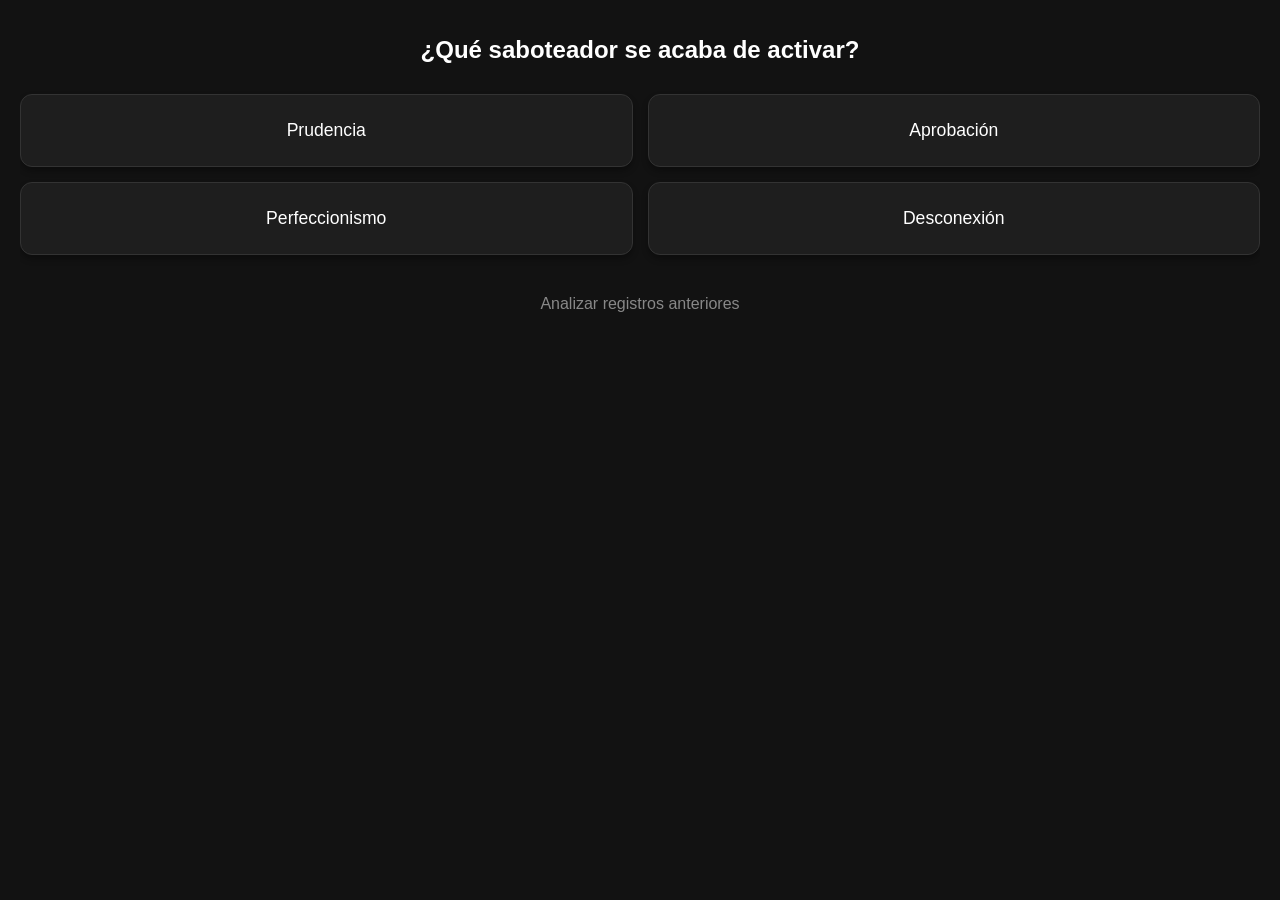
==== commit 64b84336: "Reemplazar YoReal por el nuevo registro interno. Publica la app actualizada como index.html en GitHu" ====
--- a/index.html
+++ b/index.html
@@ -4,406 +4,354 @@
     <meta charset="UTF-8">
     <meta name="viewport" content="width=device-width, initial-scale=1.0, maximum-scale=1.0, user-scalable=no">
     <meta name="theme-color" content="#121212">
+    <meta name="mobile-web-app-capable" content="yes">
     <meta name="apple-mobile-web-app-capable" content="yes">
-    <meta name="mobile-web-app-capable" content="yes">
     <link rel="manifest" href="manifest.json">
     <title>YoReal</title>
     <style>
         :root {
             --bg-color: #121212;
-            --surface-color: #1E1E1E;
-            --text-primary: #FFFFFF;
-            --text-secondary: #B3B3B3;
-            --accent-glow: #FF9F1C; /* Luz naranja cálida */
-            --accent-hover: #F48C06;
-            --border-radius: 12px;
-        }
-
-        * {
+            --text-color: #ffffff;
+            --primary: #FF9800;
+            --surface: #1E1E1E;
+            --danger: #CF6679;
+            --secondary: #03DAC6; /* Color para el botón de exportar */
+        }
+        body {
+            font-family: -apple-system, BlinkMacSystemFont, 'Segoe UI', Roboto, Helvetica, Arial, sans-serif;
+            background-color: var(--bg-color);
+            color: var(--text-color);
+            margin: 0;
+            padding: 20px;
             box-sizing: border-box;
-            margin: 0;
-            padding: 0;
-            font-family: -apple-system, BlinkMacSystemFont, "Segoe UI", Roboto, Helvetica, Arial, sans-serif;
-        }
-
-        body {
-            background-color: var(--bg-color);
-            color: var(--text-primary);
-            line-height: 1.6;
-            padding-bottom: 80px; /* Espacio para la barra de navegación */
-        }
-
-        header {
-            background-color: var(--surface-color);
-            padding: 20px;
+            display: flex;
+            flex-direction: column;
+            height: 100vh;
+            overflow-x: hidden;
+        }
+        h1, h2 {
             text-align: center;
-            border-bottom: 1px solid #333;
-            box-shadow: 0 4px 15px rgba(255, 159, 28, 0.1);
-        }
-
-        header h1 {
-            font-size: 1.5rem;
             font-weight: 600;
-            color: var(--accent-glow);
-        }
-
-        .container {
-            padding: 20px;
-            max-width: 600px;
-            margin: 0 auto;
-        }
-
-        .tab-content {
+        }
+        h1 { font-size: 1.5rem; margin-bottom: 30px; }
+        h2 { font-size: 1.2rem; color: var(--primary); margin-bottom: 15px; }
+        
+        .screen {
             display: none;
-            animation: fadeIn 0.3s ease;
-        }
-
-        .tab-content.active {
-            display: block;
-        }
-
-        @keyframes fadeIn {
-            from { opacity: 0; transform: translateY(10px); }
-            to { opacity: 1; transform: translateY(0); }
-        }
-
-        /* Tarjetas y Formularios */
-        .card {
-            background-color: var(--surface-color);
-            padding: 20px;
-            border-radius: var(--border-radius);
+            flex-direction: column;
+            flex: 1;
+            overflow-y: auto;
+        }
+        .screen.active {
+            display: flex;
+        }
+
+        /* Pantalla Inicio */
+        .btn-grid {
+            display: grid;
+            grid-template-columns: 1fr 1fr;
+            gap: 15px;
             margin-bottom: 20px;
-            border-left: 4px solid var(--accent-glow);
-        }
-
-        h2 {
+        }
+        .btn-trigger {
+            background-color: var(--surface);
+            color: var(--text-color);
+            border: 1px solid #333;
+            border-radius: 12px;
+            padding: 25px 15px;
+            font-size: 1.1rem;
+            text-align: center;
+            box-shadow: 0 4px 6px rgba(0,0,0,0.3);
+            transition: transform 0.1s;
+        }
+        .btn-trigger:active {
+            transform: scale(0.96);
+            border-color: var(--primary);
+        }
+
+        /* Inputs y Textareas */
+        textarea {
+            width: 100%;
+            background-color: var(--surface);
+            color: var(--text-color);
+            border: 1px solid #333;
+            border-radius: 12px;
+            padding: 15px;
+            font-size: 1.1rem;
+            resize: none;
+            box-sizing: border-box;
+            margin-bottom: 15px;
+            min-height: 100px;
+        }
+        textarea:focus { outline: none; border-color: var(--primary); }
+        
+        .question-label {
+            font-size: 0.95rem;
+            color: #ccc;
+            margin-bottom: 5px;
+            margin-top: 10px;
+        }
+
+        /* Botones Generales */
+        .btn-primary {
+            background-color: var(--primary);
+            color: #000;
+            border: none;
+            border-radius: 12px;
+            padding: 18px;
             font-size: 1.2rem;
-            margin-bottom: 15px;
-            color: var(--text-primary);
-        }
-
-        p {
-            color: var(--text-secondary);
-            font-size: 0.95rem;
-            margin-bottom: 15px;
-        }
-
-        label {
-            display: block;
-            margin-bottom: 8px;
-            font-weight: 500;
-            color: var(--text-primary);
-        }
-
-        textarea, input[type="number"] {
-            width: 100%;
-            background-color: #2C2C2C;
-            border: 1px solid #444;
-            color: var(--text-primary);
-            padding: 12px;
-            border-radius: 8px;
-            margin-bottom: 20px;
-            font-size: 1rem;
-            resize: vertical;
-        }
-
-        textarea:focus, input[type="number"]:focus {
-            outline: none;
-            border-color: var(--accent-glow);
-            box-shadow: 0 0 8px rgba(255, 159, 28, 0.3);
-        }
-
-        /* Checkboxes Personalizados */
-        .checkbox-wrapper {
-            display: flex;
-            align-items: center;
-            margin-bottom: 15px;
-            padding: 10px;
-            background-color: #2C2C2C;
-            border-radius: 8px;
-        }
-
-        .checkbox-wrapper input[type="checkbox"] {
-            width: 24px;
-            height: 24px;
-            margin-right: 15px;
-            accent-color: var(--accent-glow);
-        }
-
-        .checkbox-wrapper span {
-            font-size: 1rem;
-        }
-
-        button.btn-save {
-            width: 100%;
-            background-color: var(--accent-glow);
-            color: #121212;
+            font-weight: bold;
+            text-transform: uppercase;
+            margin-top: 10px;
+        }
+        .btn-export {
+            background-color: var(--secondary);
+            color: #000;
+            border: none;
+            border-radius: 12px;
+            padding: 15px;
+            font-size: 1.1rem;
+            font-weight: bold;
+            margin-top: 15px;
+            margin-bottom: 5px;
+        }
+        .btn-back {
+            background-color: transparent;
+            color: #888;
             border: none;
             padding: 15px;
-            font-size: 1.1rem;
-            font-weight: 600;
+            margin-top: 5px;
+            font-size: 1rem;
+        }
+
+        /* Lista de Registros */
+        .log-item {
+            background-color: var(--surface);
+            border: 1px solid #333;
             border-radius: 8px;
+            padding: 15px;
+            margin-bottom: 10px;
             cursor: pointer;
-            transition: background-color 0.2s;
-        }
-
-        button.btn-save:active {
-            background-color: var(--accent-hover);
-            transform: scale(0.98);
-        }
-
-        /* Barra de Navegación Inferior */
-        nav {
-            position: fixed;
-            bottom: 0;
-            left: 0;
-            width: 100%;
-            background-color: var(--surface-color);
-            display: flex;
-            justify-content: space-around;
-            padding: 15px 0;
-            border-top: 1px solid #333;
-            z-index: 1000;
-        }
-
-        nav button {
-            background: none;
-            border: none;
-            color: var(--text-secondary);
-            font-size: 0.9rem;
-            display: flex;
-            flex-direction: column;
+        }
+        .log-item:active { background-color: #2a2a2a; }
+        .log-date { font-size: 0.8rem; color: #888; }
+        .log-trigger { font-weight: bold; color: var(--primary); margin-top: 5px; }
+        .log-text { font-size: 1rem; margin-top: 5px; white-space: nowrap; overflow: hidden; text-overflow: ellipsis; }
+        .log-status { font-size: 0.8rem; color: #4CAF50; margin-top: 5px; font-weight: bold; }
+
+        /* Pantalla de Cierre */
+        #screen-closing {
+            justify-content: center;
             align-items: center;
-            gap: 5px;
-            cursor: pointer;
-        }
-
-        nav button.active {
-            color: var(--accent-glow);
-            font-weight: 600;
-        }
-
-        .toast {
-            position: fixed;
-            top: 20px;
-            left: 50%;
-            transform: translateX(-50%);
-            background-color: var(--accent-glow);
-            color: #121212;
-            padding: 10px 20px;
-            border-radius: 20px;
+            text-align: center;
+        }
+        .closing-text {
+            font-size: 1.8rem;
             font-weight: bold;
-            opacity: 0;
-            transition: opacity 0.3s;
-            pointer-events: none;
-            z-index: 2000;
-        }
-
-        .history-entry {
-            background-color: #2C2C2C;
-            padding: 15px;
-            border-radius: 8px;
-            margin-bottom: 10px;
-            font-size: 0.9rem;
-        }
-        .history-date {
-            color: var(--accent-glow);
-            font-size: 0.8rem;
-            margin-bottom: 5px;
-            font-weight: bold;
+            color: var(--primary);
+            line-height: 1.4;
+            padding: 20px;
         }
     </style>
 </head>
 <body>
 
-    <header>
-        <h1>YoReal</h1>
-    </header>
-
-    <div id="toast" class="toast">Guardado correctamente</div>
-
-    <div class="container">
+    <!-- 1. Botones Rápidos -->
+    <div id="screen-triggers" class="screen active">
+        <h1>¿Qué saboteador se acaba de activar?</h1>
+        <div class="btn-grid">
+            <button class="btn-trigger" onclick="selectTrigger('Prudencia')">Prudencia</button>
+            <button class="btn-trigger" onclick="selectTrigger('Aprobación')">Aprobación</button>
+            <button class="btn-trigger" onclick="selectTrigger('Perfeccionismo')">Perfeccionismo</button>
+            <button class="btn-trigger" onclick="selectTrigger('Desconexión')">Desconexión</button>
+        </div>
+        <button class="btn-back" onclick="showLogs()">Analizar registros anteriores</button>
+    </div>
+
+    <!-- 2. Captura del Pensamiento -->
+    <div id="screen-capture" class="screen">
+        <h1 id="selected-trigger-title">Pensamiento literal</h1>
+        <textarea id="capture-input" placeholder="Escribe la frase exacta que te está diciendo tu mente ahora mismo..."></textarea>
+        <button class="btn-primary" onclick="saveCapture()">Guardar Registro</button>
+        <button class="btn-back" onclick="showScreen('screen-triggers')">Cancelar</button>
+    </div>
+
+    <!-- 3. Lista de Registros -->
+    <div id="screen-logs" class="screen">
+        <h1>Tus Registros</h1>
+        <div id="logs-container"></div>
+        <button class="btn-export" onclick="exportLogs()">📋 Copiar todos al portapapeles</button>
+        <button class="btn-back" onclick="showScreen('screen-triggers')">Volver al inicio</button>
+    </div>
+
+    <!-- 4. Análisis Crítico (Polaridad y Centro) -->
+    <div id="screen-analysis" class="screen">
+        <h2>Análisis Crítico</h2>
         
-        <!-- PESTAÑA: PRÁCTICAS -->
-        <div id="tab-practicas" class="tab-content active">
-            <div class="card">
-                <h2>Hábitos Diarios</h2>
-                <p>Marca tus prácticas somáticas y mentales del día.</p>
-                
-                <div class="checkbox-wrapper">
-                    <input type="checkbox" id="chk-calibracion" onchange="saveHabits()">
-                    <span><strong>Calibración Matutina</strong><br><small>Visualización de la burbuja naranja y expansión del pecho.</small></span>
-                </div>
-                
-                <div class="checkbox-wrapper">
-                    <input type="checkbox" id="chk-filtro" onchange="saveHabits()">
-                    <span><strong>El Filtro del 'Cómo'</strong><br><small>Entré a una interacción sin agenda, enfocado en empatía y presencia.</small></span>
-                </div>
-                
-                <div class="checkbox-wrapper">
-                    <input type="checkbox" id="chk-reencuadre" onchange="saveHabits()">
-                    <span><strong>Reencuadre en Tiempo Real</strong><br><small>Convertí el 'espabilar' en 'comprender' al sentir rigidez.</small></span>
-                </div>
-            </div>
-
-            <div class="card">
-                <h2>Métrica de Latencia</h2>
-                <p>¿Cuántos minutos tardaste hoy en pasar del estado "Chiquitito" al "Yo Real" utilizando el ancla kinestésica?</p>
-                <label for="latencia">Minutos de latencia:</label>
-                <input type="number" id="latencia" placeholder="Ej: 5" min="0">
-                <button class="btn-save" onclick="saveLatencia()">Registrar Tiempo</button>
-            </div>
-        </div>
-
-        <!-- PESTAÑA: DIARIO -->
-        <div id="tab-diario" class="tab-content">
-            <div class="card">
-                <h2>Reflexión Nocturna</h2>
-                
-                <label for="j-yoreal">1. ¿En qué momento de hoy me sentí más cerca de mi "Yo Real"?</label>
-                <textarea id="j-yoreal" rows="3" placeholder="Describe el estado de fluidez..."></textarea>
-
-                <label for="j-evitar">2. ¿Hubo alguna situación donde la estrategia de "evitar" tomó el control? ¿Qué detonó el nudo en el estómago?</label>
-                <textarea id="j-evitar" rows="3" placeholder="Analiza el detonante sin juzgarte..."></textarea>
-
-                <label for="j-salvador">3. ¿Traté de "salvar" a alguien hoy en lugar de simplemente aplicar compasión activa y comprender su proceso?</label>
-                <textarea id="j-salvador" rows="3" placeholder="Observa la empatía sin rescate..."></textarea>
-
-                <button class="btn-save" onclick="saveJournal()">Guardar Reflexión</button>
-            </div>
-        </div>
-
-        <!-- PESTAÑA: HISTORIAL -->
-        <div id="tab-historial" class="tab-content">
-            <div class="card">
-                <h2>Tu Evolución</h2>
-                <p>Registros recientes de tu brújula emocional.</p>
-                <div id="historial-container">
-                    <!-- Los registros se inyectarán aquí mediante JS -->
-                </div>
-            </div>
-        </div>
-
-    </div>
-
-    <nav>
-        <button class="nav-btn active" onclick="switchTab('practicas', this)">
-            <span style="font-size: 1.5rem;">🧘‍♂️</span>
-            Prácticas
-        </button>
-        <button class="nav-btn" onclick="switchTab('diario', this)">
-            <span style="font-size: 1.5rem;">📖</span>
-            Diario
-        </button>
-        <button class="nav-btn" onclick="switchTab('historial', this)">
-            <span style="font-size: 1.5rem;">📈</span>
-            Historial
-        </button>
-    </nav>
+        <div class="question-label">1. ¿Cuál es la exigencia rígida, expectativa o regla absoluta de esta situación?</div>
+        <textarea id="q1-input" placeholder="Ej: Tengo que caerle bien a todos..."></textarea>
+
+        <div class="question-label">2. ¿De qué amenaza intenta protegerme y qué precio pago por obedecerla?</div>
+        <textarea id="q2-input" placeholder="Ej: Me protege de parecer raro, pero me apaga..."></textarea>
+
+        <div class="question-label">3. ¿Cuál es el punto medio exacto y realista donde puedo ser yo mismo?</div>
+        <textarea id="q3-input" placeholder="Ej: Puedo escuchar y hablar solo cuando me apetezca..."></textarea>
+
+        <button class="btn-primary" onclick="finishAnalysis()">Finalizar análisis</button>
+        <button class="btn-back" onclick="showLogs()">Cancelar</button>
+    </div>
+
+    <!-- 5. Pantalla de Cierre (Golpe de Realidad) -->
+    <div id="screen-closing" class="screen">
+        <div class="closing-text">Deja de pensar, porque la vida no se puede ensayar.</div>
+    </div>
 
     <script>
-        const today = new Date().toISOString().split('T')[0];
-
-        // Cambiar pestañas
-        function switchTab(tabId, btn) {
-            document.querySelectorAll('.tab-content').forEach(tab => tab.classList.remove('active'));
-            document.querySelectorAll('.nav-btn').forEach(b => b.classList.remove('active'));
-            
-            document.getElementById('tab-' + tabId).classList.add('active');
-            btn.classList.add('active');
-
-            if(tabId === 'historial') loadHistorial();
-        }
-
-        // Mostrar notificación de guardado
-        function showToast() {
-            const toast = document.getElementById('toast');
-            toast.style.opacity = '1';
-            setTimeout(() => toast.style.opacity = '0', 2000);
-        }
-
-        // --- FUNCIONES DE HÁBITOS ---
-        function loadHabits() {
-            const savedData = JSON.parse(localStorage.getItem('brujula_habitos_' + today) || '{}');
-            document.getElementById('chk-calibracion').checked = savedData.calibracion || false;
-            document.getElementById('chk-filtro').checked = savedData.filtro || false;
-            document.getElementById('chk-reencuadre').checked = savedData.reencuadre || false;
-        }
-
-        function saveHabits() {
-            const data = {
-                calibracion: document.getElementById('chk-calibracion').checked,
-                filtro: document.getElementById('chk-filtro').checked,
-                reencuadre: document.getElementById('chk-reencuadre').checked
+        let currentTrigger = "";
+        let currentLogId = null;
+
+        function showScreen(screenId) {
+            document.querySelectorAll('.screen').forEach(s => s.classList.remove('active'));
+            document.getElementById(screenId).classList.add('active');
+        }
+
+        // --- Flujo de Captura ---
+        function selectTrigger(trigger) {
+            currentTrigger = trigger;
+            document.getElementById('selected-trigger-title').innerText = trigger + ": ¿Qué dice tu mente?";
+            document.getElementById('capture-input').value = "";
+            showScreen('screen-capture');
+            document.getElementById('capture-input').focus();
+        }
+
+        function saveCapture() {
+            const text = document.getElementById('capture-input').value.trim();
+            if (!text) return;
+            const newEntry = {
+                id: Date.now(),
+                date: new Date().toLocaleString('es-ES'),
+                trigger: currentTrigger,
+                thought: text,
+                analyzed: false
             };
-            localStorage.setItem('brujula_habitos_' + today, JSON.stringify(data));
-        }
-
-        // --- FUNCIONES DE LATENCIA ---
-        function saveLatencia() {
-            const val = document.getElementById('latencia').value;
-            if(!val) return;
-
-            let history = JSON.parse(localStorage.getItem('brujula_history') || '[]');
-            history.unshift({
-                date: new Date().toLocaleString(),
-                type: 'Latencia',
-                content: `Tiempo de recuperación: ${val} minutos.`
-            });
-            localStorage.setItem('brujula_history', JSON.stringify(history));
-            
-            document.getElementById('latencia').value = '';
-            showToast();
-        }
-
-        // --- FUNCIONES DE DIARIO ---
-        function saveJournal() {
-            const q1 = document.getElementById('j-yoreal').value;
-            const q2 = document.getElementById('j-evitar').value;
-            const q3 = document.getElementById('j-salvador').value;
-
-            if(!q1 && !q2 && !q3) return;
-
-            let history = JSON.parse(localStorage.getItem('brujula_history') || '[]');
-            history.unshift({
-                date: new Date().toLocaleString(),
-                type: 'Diario',
-                content: `
-                    <strong>Yo Real:</strong> ${q1 || '-'}<br>
-                    <strong>Estado Evitar:</strong> ${q2 || '-'}<br>
-                    <strong>Compasión Activa:</strong> ${q3 || '-'}
-                `
-            });
-            localStorage.setItem('brujula_history', JSON.stringify(history));
-
-            document.getElementById('j-yoreal').value = '';
-            document.getElementById('j-evitar').value = '';
-            document.getElementById('j-salvador').value = '';
-            showToast();
-        }
-
-        // --- FUNCIONES DE HISTORIAL ---
-        function loadHistorial() {
-            const container = document.getElementById('historial-container');
-            const history = JSON.parse(localStorage.getItem('brujula_history') || '[]');
-            
-            if(history.length === 0) {
-                container.innerHTML = '<p>Aún no hay registros. Tu viaje comienza hoy.</p>';
+            let logs = JSON.parse(localStorage.getItem('salva_logs') || '[]');
+            logs.unshift(newEntry);
+            localStorage.setItem('salva_logs', JSON.stringify(logs));
+            showScreen('screen-triggers');
+        }
+
+        // --- Flujo de Análisis ---
+        function showLogs() {
+            const container = document.getElementById('logs-container');
+            let logs = JSON.parse(localStorage.getItem('salva_logs') || '[]');
+            container.innerHTML = "";
+            
+            if(logs.length === 0) {
+                container.innerHTML = "<p style='text-align:center; color:#888;'>No hay registros aún.</p>";
+            } else {
+                logs.forEach(log => {
+                    const div = document.createElement('div');
+                    div.className = 'log-item';
+                    div.onclick = () => openAnalysis(log.id);
+                    div.innerHTML = `
+                        <div class="log-date">${log.date}</div>
+                        <div class="log-trigger">${log.trigger}</div>
+                        <div class="log-text">"${log.thought}"</div>
+                        ${log.analyzed ? '<div class="log-status">✓ Analizado</div>' : ''}
+                    `;
+                    container.appendChild(div);
+                });
+            }
+            showScreen('screen-logs');
+        }
+
+        function openAnalysis(id) {
+            currentLogId = id;
+            let logs = JSON.parse(localStorage.getItem('salva_logs') || '[]');
+            let log = logs.find(l => l.id === id);
+            
+            document.getElementById('q1-input').value = log.q1 || "";
+            document.getElementById('q2-input').value = log.q2 || "";
+            document.getElementById('q3-input').value = log.q3 || "";
+            
+            showScreen('screen-analysis');
+        }
+
+        function finishAnalysis() {
+            let logs = JSON.parse(localStorage.getItem('salva_logs') || '[]');
+            let logIndex = logs.findIndex(l => l.id === currentLogId);
+            
+            if (logIndex !== -1) {
+                logs[logIndex].q1 = document.getElementById('q1-input').value;
+                logs[logIndex].q2 = document.getElementById('q2-input').value;
+                logs[logIndex].q3 = document.getElementById('q3-input').value;
+                logs[logIndex].analyzed = true;
+                localStorage.setItem('salva_logs', JSON.stringify(logs));
+            }
+
+            showScreen('screen-closing');
+            
+            setTimeout(() => {
+                showScreen('screen-triggers');
+            }, 4000);
+        }
+
+        // --- Flujo de Exportación ---
+        function exportLogs() {
+            let logs = JSON.parse(localStorage.getItem('salva_logs') || '[]');
+            if (logs.length === 0) {
+                alert("No hay registros para exportar.");
                 return;
             }
 
-            container.innerHTML = history.slice(0, 20).map(item => `
-                <div class="history-entry">
-                    <div class="history-date">${item.date} - ${item.type}</div>
-                    <div>${item.content}</div>
-                </div>
-            `).join('');
-        }
-
-        // Inicializar al cargar
-        window.onload = function() {
-            loadHabits();
-        };
+            let textToExport = "MIS REGISTROS INTERNOS:\n\n";
+            logs.forEach(log => {
+                textToExport += `[${log.date}] - Saboteador: ${log.trigger}\n`;
+                textToExport += `Pensamiento literal: "${log.thought}"\n`;
+                if (log.analyzed) {
+                    textToExport += `Análisis crítico:\n`;
+                    textToExport += `1. Exigencia: ${log.q1}\n`;
+                    textToExport += `2. Amenaza/Precio: ${log.q2}\n`;
+                    textToExport += `3. Centro auténtico: ${log.q3}\n`;
+                } else {
+                    textToExport += `(Análisis pendiente)\n`;
+                }
+                textToExport += `---------------------------\n\n`;
+            });
+
+            // Método seguro para copiar al portapapeles desde un archivo local en el móvil
+            const textArea = document.createElement("textarea");
+            textArea.value = textToExport;
+            
+            // Estilos para que el textarea sea invisible pero funcional
+            textArea.style.position = "fixed";
+            textArea.style.top = "0";
+            textArea.style.left = "0";
+            textArea.style.width = "2em";
+            textArea.style.height = "2em";
+            textArea.style.padding = "0";
+            textArea.style.border = "none";
+            textArea.style.outline = "none";
+            textArea.style.boxShadow = "none";
+            textArea.style.background = "transparent";
+            
+            document.body.appendChild(textArea);
+            textArea.focus();
+            textArea.select();
+
+            try {
+                const successful = document.execCommand('copy');
+                if (successful) {
+                    alert("¡Registros copiados al portapapeles! Ya puedes ir al chat y pegarlos.");
+                } else {
+                    alert("No se pudo copiar automáticamente. Por favor, selecciona y copia este texto manualmente:\n\n" + textToExport);
+                }
+            } catch (err) {
+                alert("Ocurrió un error al intentar copiar. Selecciona y copia manualmente:\n\n" + textToExport);
+            }
+            
+            document.body.removeChild(textArea);
+        }
     </script>
 </body>
 </html>
